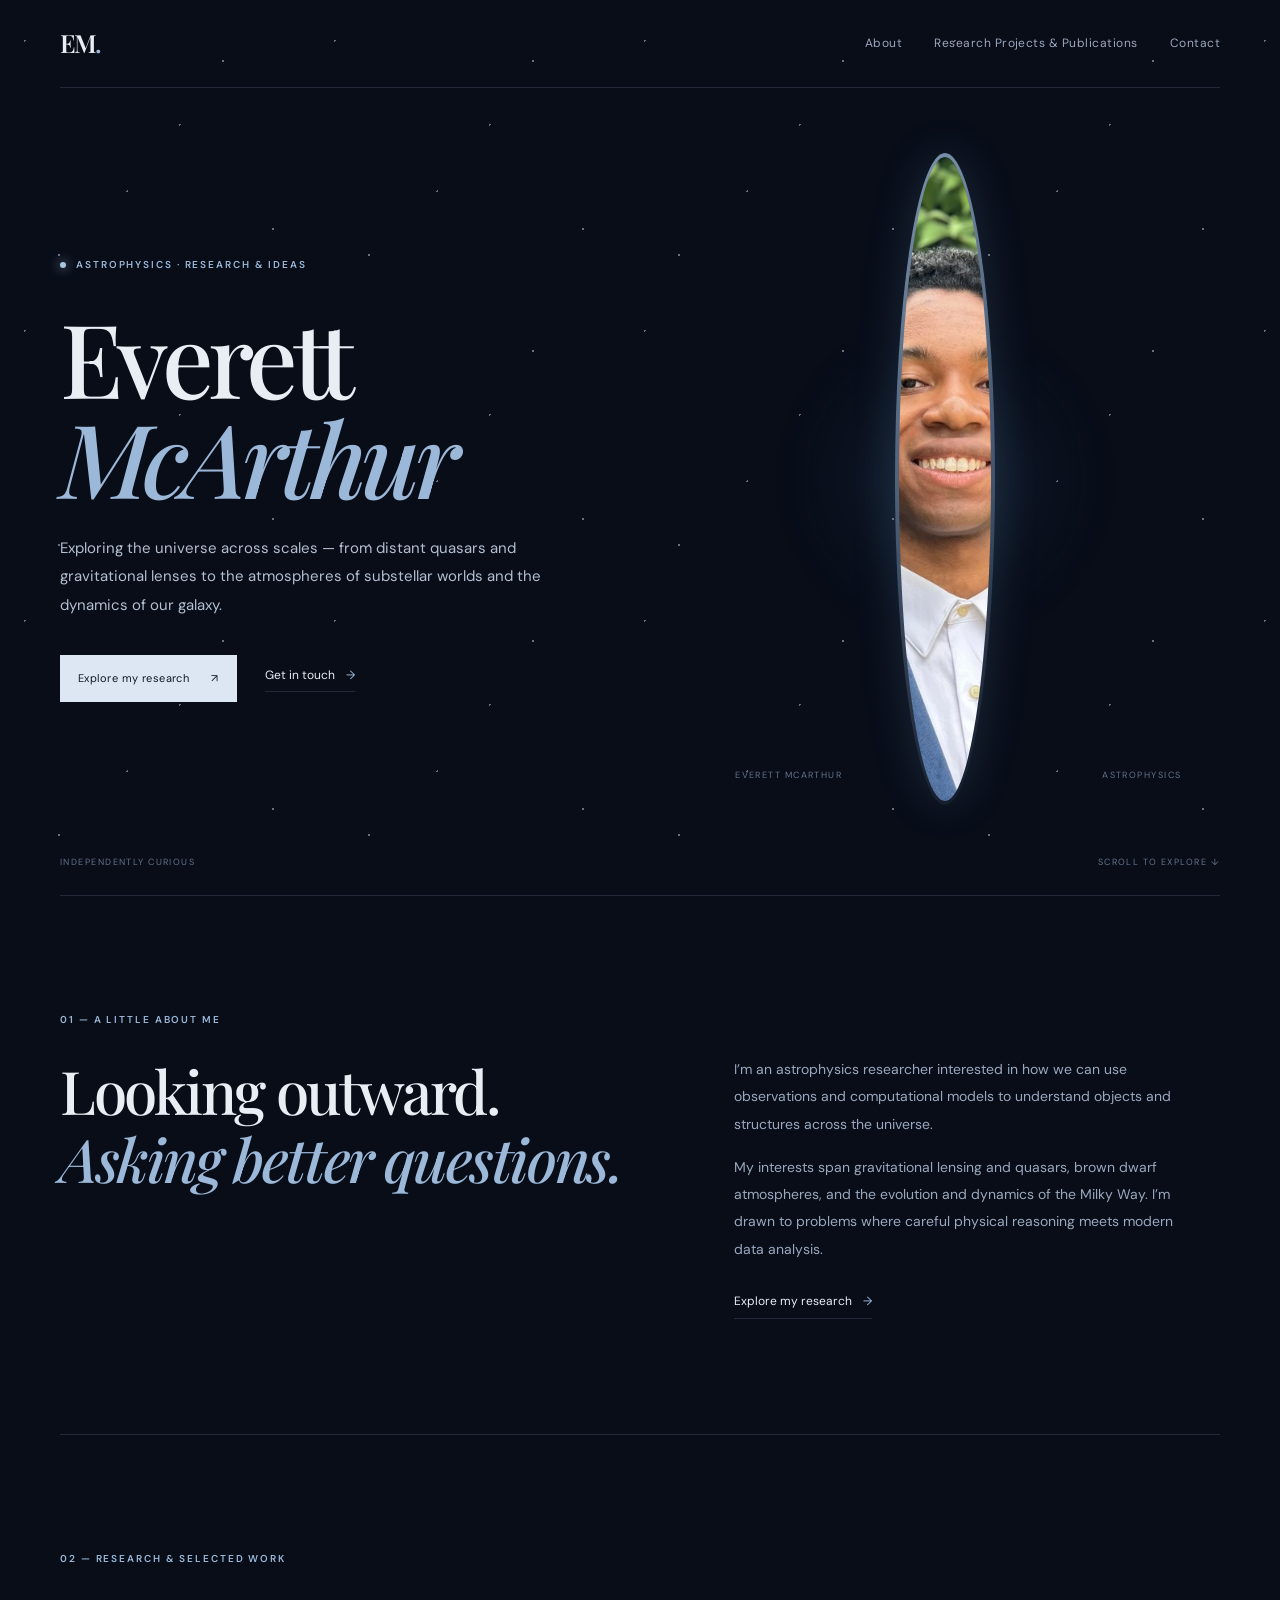
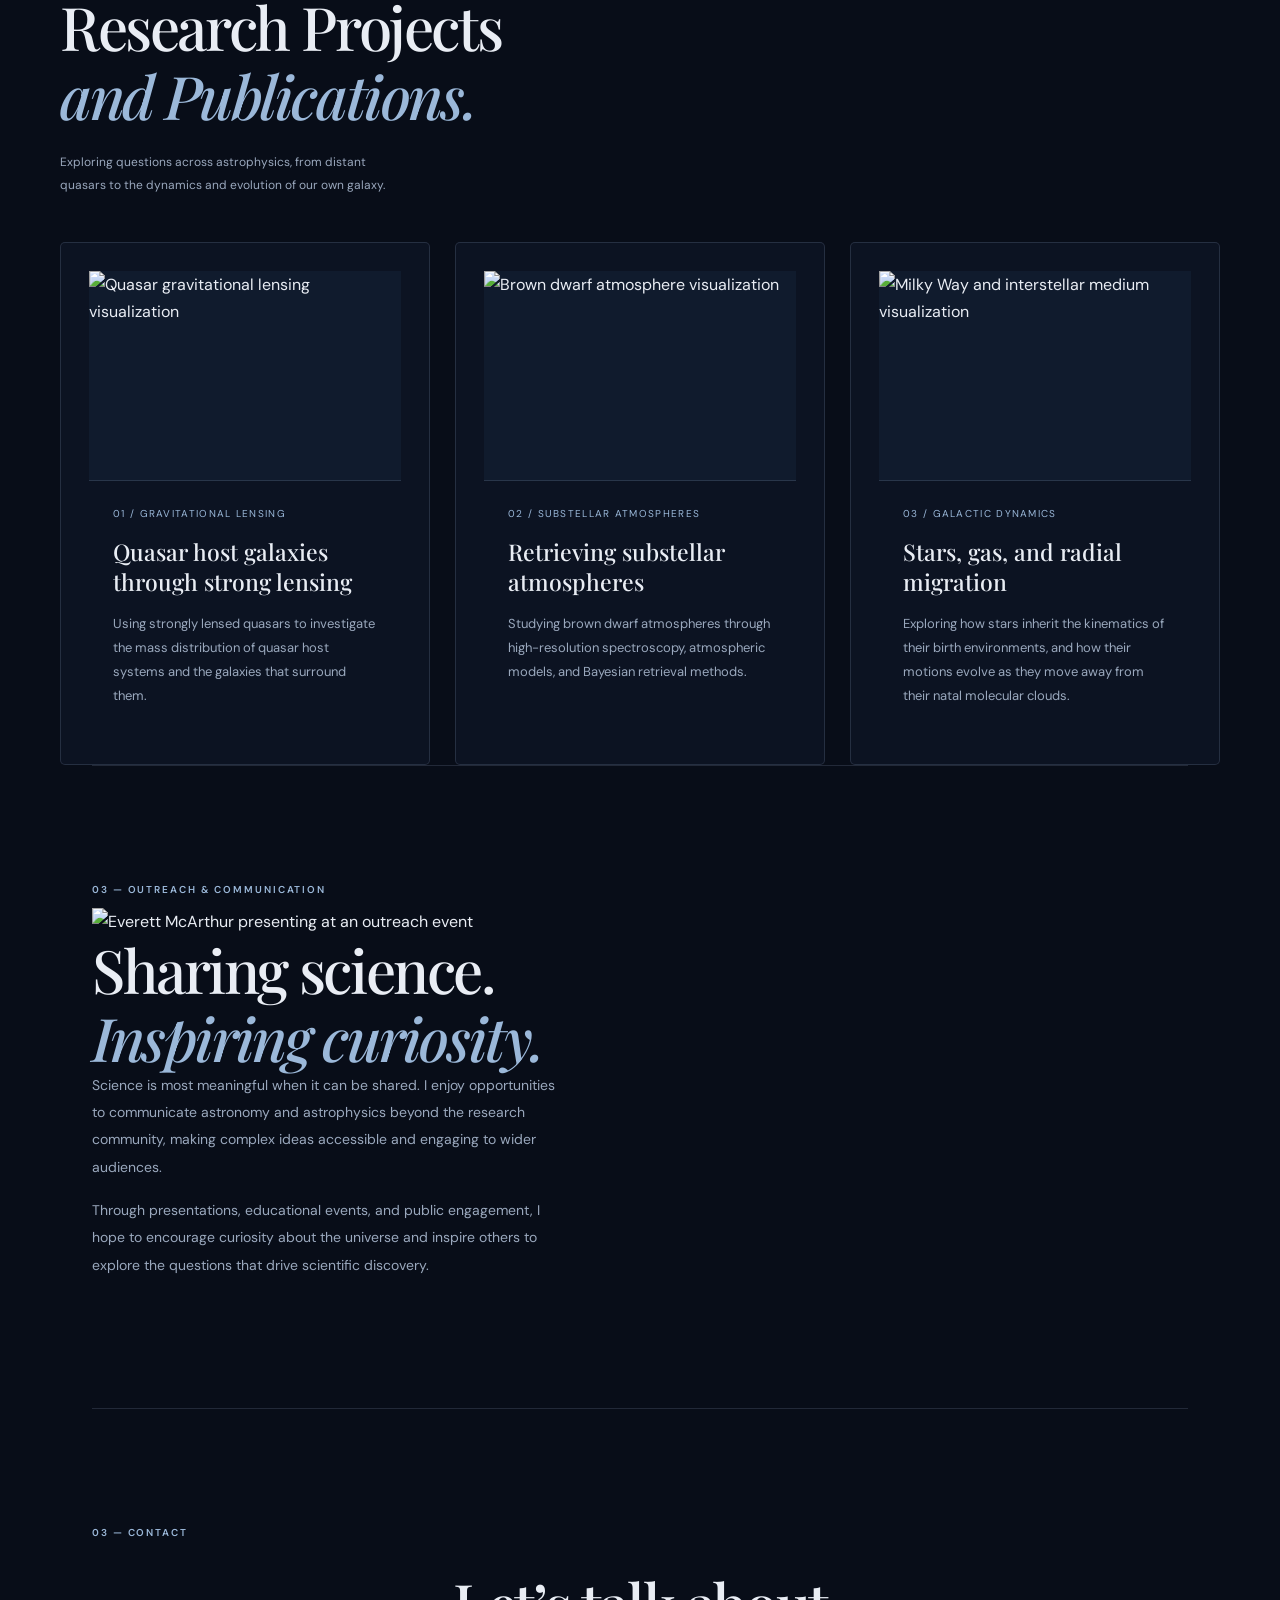
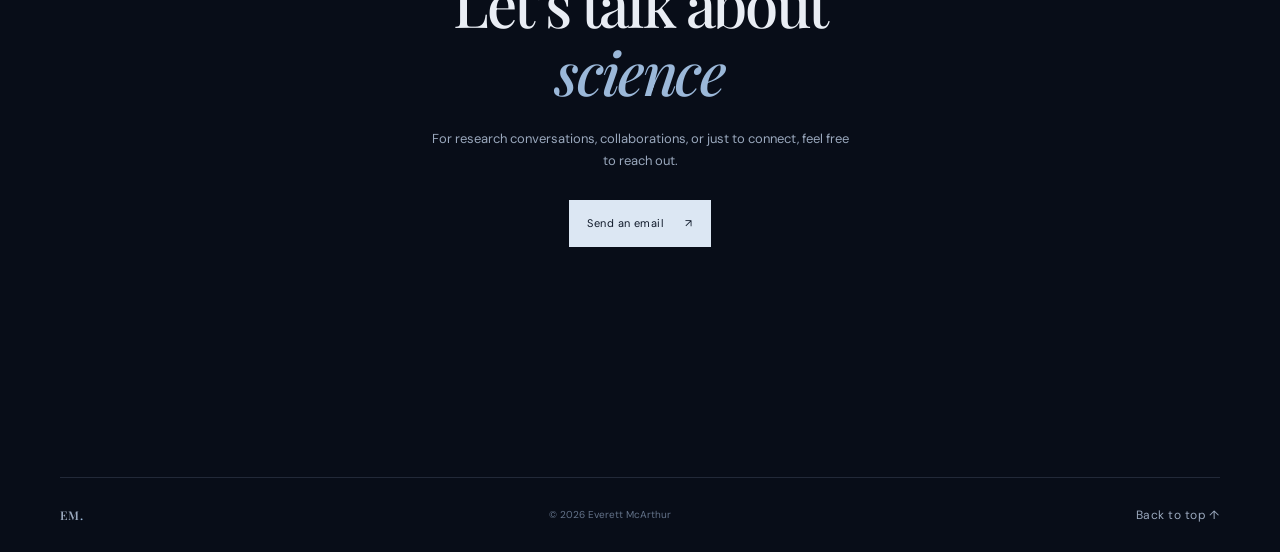
==== index.html @ 573c531d "Add outreach section to index.html Added outreach section with content on sharing science and engagi" ====
<!doctype html>
<html lang="en">
<head>
  <meta charset="utf-8">
  <meta name="viewport" content="width=device-width, initial-scale=1">

  <meta name="description" content="Everett McArthur — astrophysics researcher exploring quasars, gravitational lensing, brown dwarfs, and galactic dynamics.">
  <meta name="author" content="Everett McArthur">
  <meta name="theme-color" content="#080d18">

  <meta property="og:title" content="Everett McArthur | Astrophysics">
  <meta property="og:description" content="Research, projects, and ideas in astrophysics.">
  <meta property="og:type" content="website">

  <title>Everett McArthur | Astrophysics</title>

  <link rel="icon" href="assets/favicon.svg" type="image/svg+xml">

  <link rel="preconnect" href="https://fonts.googleapis.com">
  <link rel="preconnect" href="https://fonts.gstatic.com" crossorigin>

  <link href="https://fonts.googleapis.com/css2?family=DM+Sans:wght@400;500;600&family=Playfair+Display:wght@500;600&display=swap" rel="stylesheet">

  <link rel="stylesheet" href="styles.css">
</head>

<body>

  <div class="starfield" aria-hidden="true"></div>

  <!-- HEADER -->
  <header class="site-header">
    <a class="wordmark" href="#home" aria-label="Everett McArthur home">
      EM<span>.</span>
    </a>

    <button class="menu-toggle" aria-label="Toggle navigation" aria-expanded="false">
      Menu
    </button>

    <nav class="nav" aria-label="Main navigation">
      <a href="#about">About</a>
      <a href="#research-projects">Research Projects & Publications</a>
      <a href="#contact">Contact</a>
    </nav>
  </header>

  <main>

    <!-- HERO -->
    <section class="hero section-shell" id="home">

      <div class="hero-copy">
        <p class="eyebrow">
          <span class="status-dot"></span>
          ASTROPHYSICS · RESEARCH & IDEAS
        </p>

        <h1>
          Everett<br>
          <em>McArthur</em>
        </h1>

        <p class="hero-intro">
          Exploring the universe across scales — from distant quasars
          and gravitational lenses to the atmospheres of substellar
          worlds and the dynamics of our galaxy.
        </p>

        <div class="hero-actions">
          <a class="button button-primary" href="#research-projects">
            Explore my research <span aria-hidden="true">↗</span>
          </a>

          <a class="text-link" href="#contact">
            Get in touch <span aria-hidden="true">→</span>
          </a>
        </div>
      </div>

      <div class="hero-visual">
        <div class="profile-frame">
          <img
            src="assets/profile.jpeg"
            alt="Portrait of Everett McArthur"
            class="profile-photo"
          >
        </div>

        <div class="visual-caption">
          <span>EVERETT MCARTHUR</span>
          <span>ASTROPHYSICS</span>
        </div>
      </div>

      <div class="hero-foot">
        <span>INDEPENDENTLY CURIOUS</span>
        <span>SCROLL TO EXPLORE ↓</span>
      </div>

    </section>


    <!-- ABOUT -->
    <section class="intro section-shell" id="about">

      <p class="section-kicker">01 — A LITTLE ABOUT ME</p>

      <div class="intro-grid">

        <h2>
          Looking outward.<br>
          <em>Asking better questions.</em>
        </h2>

        <div class="body-copy">
          <p>
            I’m an astrophysics researcher interested in how we can use
            observations and computational models to understand objects
            and structures across the universe.
          </p>

          <p>
            My interests span gravitational lensing and quasars,
            brown dwarf atmospheres, and the evolution and dynamics
            of the Milky Way. I’m drawn to problems where careful
            physical reasoning meets modern data analysis.
          </p>

          <a class="text-link" href="#research-projects">
            Explore my research <span aria-hidden="true">→</span>
          </a>
        </div>

      </div>
    </section>


    <!-- RESEARCH PROJECTS AND PUBLICATIONS -->
    <section class="research-projects section-shell" id="research-projects">

      <div class="section-heading">

        <p class="section-kicker">02 — RESEARCH & SELECTED WORK</p>

        <h2>
          Research Projects<br>
          <em>and Publications.</em>
        </h2>

        <p class="muted-note">
          Exploring questions across astrophysics, from distant quasars
          to the dynamics and evolution of our own galaxy.
        </p>

      </div>


      <!-- RESEARCH CARD GRID -->
      <div class="research-publication-grid">

        <!-- PROJECT 1 -->
        <article class="research-card">

          <div class="research-card-image">
            <img
              src="assets/quasar-lensing.jpg"
              alt="Quasar gravitational lensing visualization"
              loading="lazy"
            >
          </div>

          <div class="research-card-content">
            <span class="project-index">01 / GRAVITATIONAL LENSING</span>

            <h3>Quasar host galaxies through strong lensing</h3>

            <p>
              Using strongly lensed quasars to investigate the mass
              distribution of quasar host systems and the galaxies
              that surround them.
            </p>
          </div>

        </article>


        <!-- PROJECT 2 -->
        <article class="research-card">

          <div class="research-card-image">
            <img
              src="assets/brown-dwarf.jpg"
              alt="Brown dwarf atmosphere visualization"
              loading="lazy"
            >
          </div>

          <div class="research-card-content">
            <span class="project-index">02 / SUBSTELLAR ATMOSPHERES</span>

            <h3>Retrieving substellar atmospheres</h3>

            <p>
              Studying brown dwarf atmospheres through high-resolution
              spectroscopy, atmospheric models, and Bayesian retrieval
              methods.
            </p>
          </div>

        </article>


        <!-- PROJECT 3 -->
        <article class="research-card">

          <div class="research-card-image">
            <img
              src="assets/galactic-dynamics.jpg"
              alt="Milky Way and interstellar medium visualization"
              loading="lazy"
            >
          </div>

          <div class="research-card-content">
            <span class="project-index">03 / GALACTIC DYNAMICS</span>

            <h3>Stars, gas, and radial migration</h3>

            <p>
              Exploring how stars inherit the kinematics of their birth
              environments, and how their motions evolve as they move
              away from their natal molecular clouds.
            </p>
          </div>

        </article>

      </div>



    <!-- OUTREACH -->
    <section class="intro section-shell outreach" id="outreach">
    
      <p class="section-kicker">03 — OUTREACH & COMMUNICATION</p>
    
      <div class="outreach-grid">
    
        <div class="outreach-image">
          <img
            src="assets/outreach.jpeg"
            alt="Everett McArthur presenting at an outreach event"
            loading="lazy"
          >
        </div>
    
        <div class="outreach-copy">
    
          <h2>
            Sharing science.<br>
            <em>Inspiring curiosity.</em>
          </h2>
    
          <div class="body-copy">
            <p>
              Science is most meaningful when it can be shared.
              I enjoy opportunities to communicate astronomy and
              astrophysics beyond the research community, making
              complex ideas accessible and engaging to wider audiences.
            </p>
    
            <p>
              Through presentations, educational events, and public
              engagement, I hope to encourage curiosity about the
              universe and inspire others to explore the questions
              that drive scientific discovery.
            </p>
          </div>
    
        </div>
    
      </div>
    
    </section>
    

    <!-- CONTACT -->
    <section class="contact section-shell" id="contact">

      <p class="section-kicker">03 — CONTACT</p>

      <div class="contact-inner">

        <h2>
          Let’s talk about<br>
          <em>science</em>
        </h2>

        <p>
          For research conversations, collaborations, or just to connect,
          feel free to reach out.
        </p>

        <a class="button button-primary" href="mailto:mcarthur.56@osu.edu">
          Send an email <span aria-hidden="true">↗</span>
        </a>

      </div>

    </section>

  </main>


  <!-- FOOTER -->
  <footer class="site-footer">

    <a class="wordmark" href="#home">
      EM<span>.</span>
    </a>

    <p>© <span id="year"></span> Everett McArthur</p>

    <a href="#home">Back to top ↑</a>

  </footer>

  <script src="script.js"></script>

</body>
</html>
---- styles.css ----
:root {
  --bg: #080d18; --bg-soft: #0d1524; --panel: #101b2d; --text: #e9edf4;
  --muted: #9aa8bd; --dim: #64738a; --line: rgba(173,194,224,.16);
  --accent: #9bb8d9; --serif: "Playfair Display", Georgia, serif;
  --sans: "DM Sans", Arial, sans-serif; --max: 1160px;
}
* { box-sizing: border-box; }
html { scroll-behavior: smooth; }
body { margin: 0; background: var(--bg); color: var(--text); font-family: var(--sans); line-height: 1.7; overflow-x: hidden; }
a { color: inherit; text-decoration: none; }
.starfield { position: fixed; inset: 0; pointer-events: none; z-index: -1; opacity: .45; background-image: radial-gradient(1px 1px at 8% 14%, #dce8ff 99%, transparent), radial-gradient(1px 1px at 72% 21%, #dce8ff 99%, transparent), radial-gradient(1px 1px at 41% 66%, #dce8ff 99%, transparent), radial-gradient(1px 1px at 88% 79%, #dce8ff 99%, transparent), radial-gradient(1px 1px at 19% 88%, #dce8ff 99%, transparent), radial-gradient(1px 1px at 58% 43%, #dce8ff 99%, transparent); background-size: 310px 290px; }
.site-header { width: min(var(--max), calc(100% - 64px)); height: 88px; margin: auto; display: flex; align-items: center; justify-content: space-between; border-bottom: 1px solid var(--line); }
.wordmark { font-family: var(--serif); font-size: 25px; letter-spacing: -.08em; font-weight: 600; }.wordmark span { color: var(--accent); }
.nav { display: flex; gap: 32px; }.nav a, .site-footer a { color: var(--muted); font-size: 12px; letter-spacing: .04em; transition: color .2s; }.nav a:hover, .site-footer a:hover { color: var(--text); }
.menu-toggle { display: none; background: none; border: 1px solid var(--line); color: var(--text); padding: 8px 12px; border-radius: 3px; }
.section-shell { width: min(var(--max), calc(100% - 64px)); margin: auto; }
.hero { min-height: 690px; position: relative; display: grid; grid-template-columns: 1.05fr .95fr; align-items: center; padding-top: 65px; padding-bottom: 90px; }
.hero-copy { position: relative; z-index: 2; }.eyebrow, .section-kicker { color: var(--accent); font-size: 10px; letter-spacing: .19em; font-weight: 600; }.eyebrow { display: flex; align-items: center; gap: 10px; }.status-dot { width: 6px; height: 6px; border-radius: 50%; background: #a9c6df; box-shadow: 0 0 12px #a9c6df; }
h1, h2, h3, p { margin-top: 0; }h1 { font: 500 clamp(64px, 8vw, 108px)/.98 var(--serif); letter-spacing: -.055em; margin: 34px 0 26px; }h1 em, h2 em { color: var(--accent); font-weight: 500; }
.hero-intro { color: #b3bfd0; max-width: 510px; font-size: 15px; line-height: 1.9; }.hero-actions { display: flex; align-items: center; gap: 28px; margin-top: 36px; }
.button { display: inline-flex; gap: 22px; align-items: center; padding: 13px 17px; font-size: 11px; letter-spacing: .04em; border: 1px solid var(--line); transition: .2s; }.button-primary { background: #dce7f3; color: #101a2a; border-color: #dce7f3; }.button-primary:hover { background: white; transform: translateY(-2px); }.text-link { color: var(--text); font-size: 12px; border-bottom: 1px solid var(--line); padding-bottom: 5px; }.text-link span { color: var(--accent); margin-left: 8px; }
.hero-visual { min-height: 430px; position: relative; display: grid; place-items: center; }.hero-visual:before { content: ""; position: absolute; width: 330px; height: 330px; border-radius: 50%; background: radial-gradient(circle, rgba(78,119,170,.19), rgba(25,47,77,.08) 48%, transparent 70%); filter: blur(10px); }.planet { width: 190px; height: 190px; border-radius: 50%; position: relative; background: radial-gradient(circle at 32% 27%, #b9c9d9 0, #657d9a 13%, #263b58 44%, #101a2c 72%); box-shadow: inset -25px -18px 35px #050912, 0 0 70px rgba(111,153,199,.2); }.planet:after { content: ""; position: absolute; inset: 0; border-radius: 50%; background: repeating-linear-gradient(165deg, transparent 0 17px, rgba(211,226,243,.08) 18px 19px, transparent 20px 34px); opacity: .55; }.orbit { position: absolute; width: 390px; height: 145px; border: 1px solid rgba(160,190,222,.27); border-radius: 50%; transform: rotate(-28deg); }.orbit-two { width: 440px; height: 190px; transform: rotate(48deg); border-color: rgba(160,190,222,.14); }.visual-caption { position: absolute; bottom: 22px; left: 12%; right: 7%; display: flex; justify-content: space-between; color: var(--dim); font-size: 9px; letter-spacing: .16em; }.hero-foot { position: absolute; bottom: 25px; left: 0; right: 0; display: flex; justify-content: space-between; color: var(--dim); font-size: 9px; letter-spacing: .16em; }
.intro, .research, .projects, .publications, .contact { padding-top: 115px; padding-bottom: 115px; border-top: 1px solid var(--line); }.intro-grid { display: grid; grid-template-columns: 1.1fr .9fr; gap: 80px; align-items: start; margin-top: 28px; }h2 { font: 500 clamp(38px, 5vw, 60px)/1.14 var(--serif); letter-spacing: -.04em; margin-bottom: 0; }.body-copy { max-width: 470px; color: var(--muted); font-size: 14px; line-height: 1.95; }.body-copy p + p { margin-top: 16px; }.body-copy .text-link { display: inline-block; margin-top: 13px; }
.section-heading { margin-bottom: 48px; }.section-heading h2 { margin-top: 25px; }.research-grid { display: grid; grid-template-columns: repeat(3, 1fr); gap: 14px; }.research-card { position: relative; min-height: 340px; padding: 28px; border: 1px solid var(--line); background: linear-gradient(145deg, rgba(17,29,47,.8), rgba(9,15,27,.45)); }.card-number, .project-index { color: var(--dim); font-size: 10px; letter-spacing: .12em; }.card-symbol { height: 90px; display: flex; align-items: center; justify-content: center; margin: 4px 0 15px; }.lens-symbol span { width: 48px; height: 48px; border: 1px solid #9bb8d9; border-radius: 50%; box-shadow: 0 0 0 10px rgba(155,184,217,.06), 0 0 0 20px rgba(155,184,217,.035), inset 0 0 18px rgba(155,184,217,.3); }.spectrum-symbol span { width: 70px; height: 45px; background: linear-gradient(90deg, transparent, #7797bc, #d4dce8, #7797bc, transparent); clip-path: polygon(0 48%, 12% 46%, 20% 30%, 27% 70%, 34% 12%, 42% 90%, 50% 42%, 60% 55%, 70% 18%, 78% 70%, 87% 45%, 100% 50%, 100% 54%, 87% 51%, 78% 75%, 70% 23%, 60% 59%, 50% 46%, 42% 94%, 34% 17%, 27% 75%, 20% 35%, 12% 51%, 0 52%); }.galaxy-symbol span { width: 80px; height: 42px; border: 1px solid #9bb8d9; border-radius: 50%; transform: rotate(-25deg); box-shadow: 0 0 14px rgba(155,184,217,.2); }.galaxy-symbol span:after { content: ""; display: block; width: 8px; height: 8px; border-radius: 50%; background: #dce7f3; margin: 16px auto; box-shadow: 0 0 15px #dce7f3; }
.research-card h3, .project-row h3 { font: 500 20px/1.3 var(--serif); margin: 0 0 12px; }.research-card p, .project-row p { color: var(--muted); font-size: 12px; line-height: 1.8; }.card-tag { position: absolute; bottom: 24px; color: var(--dim); font-size: 8px; letter-spacing: .14em; }
.split-heading { display: flex; justify-content: space-between; align-items: end; gap: 40px; }.muted-note { max-width: 340px; color: var(--muted); font-size: 12px; line-height: 1.9; }.project-list { border-top: 1px solid var(--line); }.project-row { display: grid; grid-template-columns: 60px 1fr 30px; gap: 20px; align-items: center; padding: 27px 0; border-bottom: 1px solid var(--line); }.project-row h3 { margin-bottom: 7px; }.project-row p { margin: 0; }.project-arrow { color: var(--accent); font-size: 20px; }
.publication-panel { display: flex; justify-content: space-between; align-items: end; gap: 30px; margin-top: 28px; padding: 42px; border: 1px solid var(--line); background: linear-gradient(120deg, rgba(22,37,59,.75), rgba(9,15,27,.4)); }.publication-panel h2 { font-size: 42px; margin-bottom: 15px; }.publication-panel .muted-note { margin-bottom: 0; }.publication-links { display: flex; flex-direction: column; min-width: 180px; }.publication-links a { display: flex; justify-content: space-between; padding: 12px 0; border-bottom: 1px solid var(--line); font-size: 12px; }.publication-links span { color: var(--accent); }
.contact-inner { max-width: 650px; margin: 28px auto 0; text-align: center; }.contact-inner p { max-width: 420px; margin: 22px auto 28px; color: var(--muted); font-size: 13px; }.site-footer { width: min(var(--max), calc(100% - 64px)); margin: auto; padding: 27px 0; border-top: 1px solid var(--line); display: flex; align-items: center; justify-content: space-between; }.site-footer p { color: var(--dim); font-size: 10px; margin: 0; }
@media (max-width: 760px) { .site-header, .section-shell, .site-footer { width: calc(100% - 40px); }.site-header { height: 72px; }.menu-toggle { display: block; }.nav { display: none; position: absolute; z-index: 5; top: 72px; left: 20px; right: 20px; padding: 18px; background: #101b2d; border: 1px solid var(--line); flex-direction: column; gap: 16px; }.nav.open { display: flex; }.hero { min-height: auto; grid-template-columns: 1fr; padding-top: 80px; padding-bottom: 75px; }.hero-visual { min-height: 330px; margin-top: 20px; }.planet { width: 145px; height: 145px; }.orbit { width: 300px; height: 110px; }.orbit-two { width: 330px; height: 140px; }.hero-foot { bottom: 18px; }.intro, .research, .projects, .publications, .contact { padding-top: 75px; padding-bottom: 75px; }.intro-grid { grid-template-columns: 1fr; gap: 25px; }.research-grid { grid-template-columns: 1fr; }.research-card { min-height: 300px; }.split-heading, .publication-panel { display: block; }.split-heading .muted-note { margin-top: 25px; }.publication-panel { padding: 27px; }.publication-links { margin-top: 25px; }.project-row { grid-template-columns: 28px 1fr 20px; gap: 10px; }.site-footer { flex-wrap: wrap; gap: 15px; } }
/* Profile photo */
.profile-frame {
  position: relative;
  width: min(100px, 40vw);
  aspect-ratio: 1;
  border-radius: 50%;
  padding: 4px;
  background: linear-gradient(
    135deg,
    rgba(155, 184, 217, 0.8),
    rgba(40, 60, 90, 0.2)
  );
  box-shadow: 0 0 45px rgba(111, 153, 199, 0.2);
}

.profile-photo {
  display: block;
  width: 100%;
  height: 700%;
  object-fit: cover;
  object-position: center;
  border-radius: 50%;
}

/* Research projects: publication-style card grid */

.research-projects {
  padding-top: 115px;
  padding-bottom: 115px;
  border-top: 1px solid var(--line);
}

.research-projects .section-heading {
  max-width: 700px;
  margin-bottom: 45px;
}

.research-projects .section-heading .muted-note {
  margin-top: 22px;
}

.research-publication-grid {
  display: grid;
  grid-template-columns: repeat(3, minmax(0, 1fr));
  gap: 25px;
  align-items: stretch;
}

.research-card {
  overflow: hidden;
  display: flex;
  flex-direction: column;
  min-width: 0;
  border: 1px solid var(--line);
  border-radius: 5px;
  background: rgba(14, 23, 39, 0.72);
  transition: transform .25s ease, border-color .25s ease;
}

.research-card:hover {
  transform: translateY(-5px);
  border-color: rgba(140, 170, 205, 0.5);
}

.research-card-image {
  width: 100%;
  height: 210px;
  overflow: hidden;
  background: var(--panel);
  border-bottom: 1px solid var(--line);
}

.research-card-image img {
  display: block;
  width: 100%;
  height: 100%;
  object-fit: cover;
  transition: transform .4s ease;
}

.research-card:hover .research-card-image img {
  transform: scale(1.04);
}

.research-card-content {
  padding: 25px 24px 28px;
  flex: 1;
}

.research-card-content .project-index {
  display: block;
  color: var(--accent);
  font-size: 10px;
  letter-spacing: 1.3px;
  line-height: 1.6;
}

.research-card-content h3 {
  font: 500 23px/1.3 var(--serif);
  margin: 15px 0;
}

.research-card-content p {
  color: var(--muted);
  font-size: 13px;
  line-height: 1.85;
  margin-bottom: 0;
}

/* Publications footer */

.publication-footer {
  display: flex;
  justify-content: space-between;
  align-items: center;
  gap: 35px;
  margin-top: 55px;
  padding: 35px;
  border: 1px solid var(--line);
  background: linear-gradient(
    120deg,
    rgba(22, 37, 59, .75),
    rgba(9, 15, 27, .4)
  );
}

.publication-footer h3 {
  font: 500 28px var(--serif);
  margin: 12px 0;
}

.publication-footer .muted-note {
  margin-bottom: 0;
}

.publication-footer .publication-links {
  min-width: 180px;
}

/* Tablet */

@media (max-width: 950px) {
  .research-publication-grid {
    grid-template-columns: repeat(2, minmax(0, 1fr));
  }
}

/* Mobile */

@media (max-width: 600px) {
  .research-projects {
    padding-top: 75px;
    padding-bottom: 75px;
  }

  .research-publication-grid {
    grid-template-columns: 1fr;
    gap: 22px;
  }

  .research-card-image {
    height: 220px;
  }

  .publication-footer {
    display: block;
    padding: 27px;
  }

  .publication-footer .publication-links {
    margin-top: 25px;
  }
}
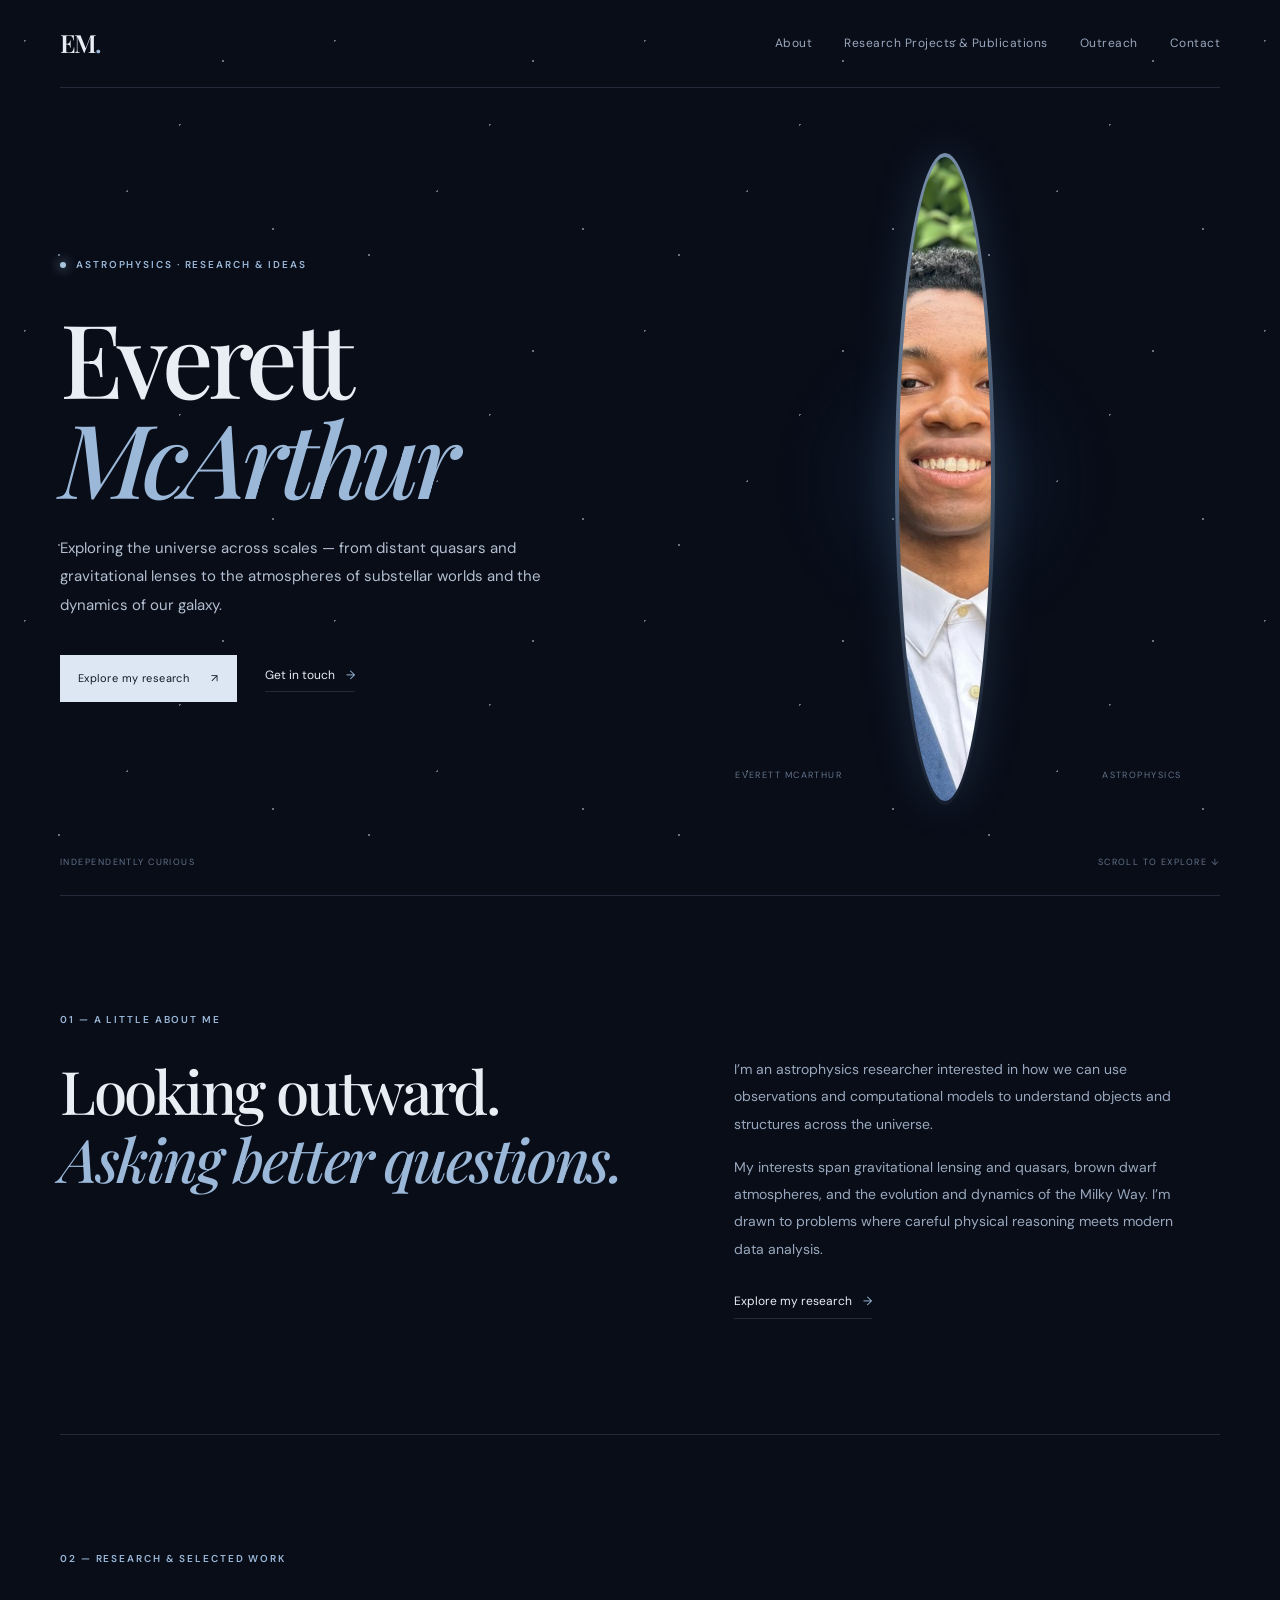
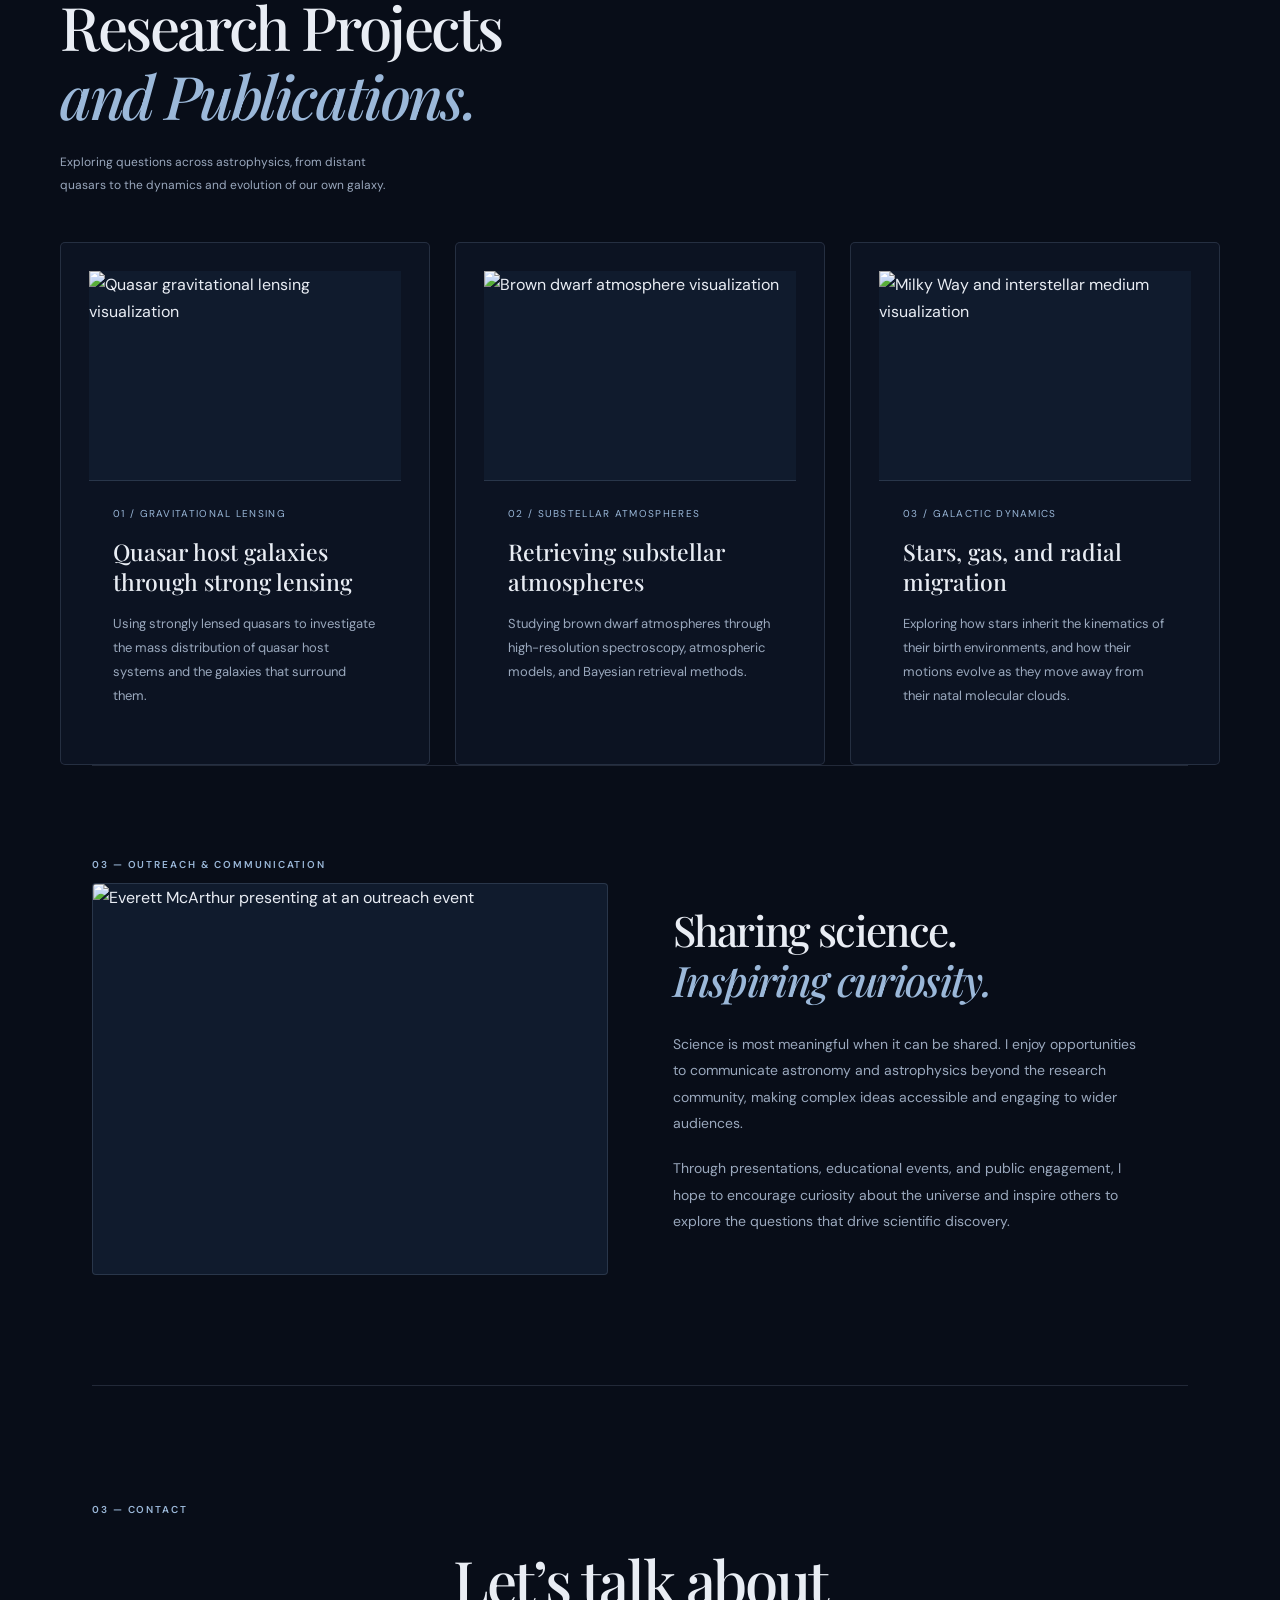
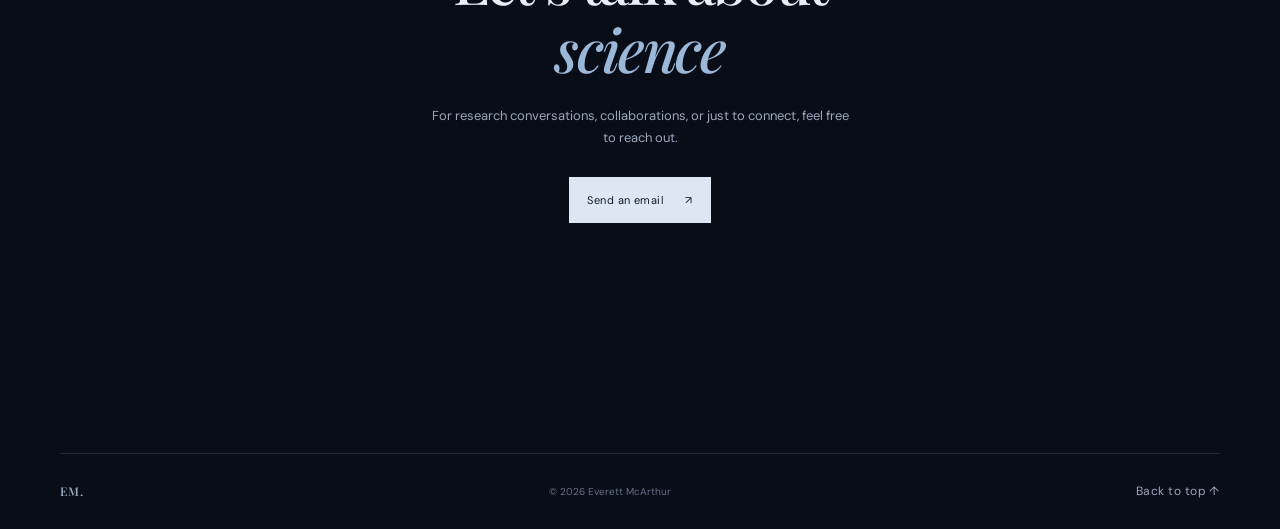
==== commit f93b3e17: "Add Outreach link to navigation menu" ====
--- a/index.html
+++ b/index.html
@@ -38,10 +38,11 @@
     <button class="menu-toggle" aria-label="Toggle navigation" aria-expanded="false">
       Menu
     </button>
-
+    
     <nav class="nav" aria-label="Main navigation">
       <a href="#about">About</a>
       <a href="#research-projects">Research Projects & Publications</a>
+      <a href="#outreach">Outreach</a>
       <a href="#contact">Contact</a>
     </nav>
   </header>
--- a/styles.css
+++ b/styles.css
@@ -201,3 +201,67 @@
   }
 }
 
+
+/* Outreach section */
+
+.outreach {
+  padding-top: 90px;
+  padding-bottom: 110px;
+  border-top: 1px solid var(--line);
+}
+
+.outreach-grid {
+  display: grid;
+  grid-template-columns: minmax(0, 1fr) minmax(0, 1fr);
+  gap: 65px;
+  align-items: center;
+}
+
+.outreach-image {
+  width: 100%;
+  overflow: hidden;
+  border: 1px solid var(--line);
+  border-radius: 4px;
+  background: var(--panel);
+}
+
+.outreach-image img {
+  display: block;
+  width: 100%;
+  height: 390px;
+  object-fit: cover;
+  object-position: center;
+}
+
+.outreach-copy h2 {
+  margin-top: 0;
+  margin-bottom: 25px;
+  font: 500 42px/1.2 var(--serif);
+}
+
+.outreach-copy .body-copy p {
+  color: var(--muted);
+  font-size: 14px;
+  line-height: 1.9;
+  margin-bottom: 18px;
+}
+
+@media (max-width: 760px) {
+  .outreach {
+    padding-top: 70px;
+    padding-bottom: 75px;
+  }
+
+  .outreach-grid {
+    grid-template-columns: 1fr;
+    gap: 30px;
+  }
+
+  .outreach-image img {
+    height: 300px;
+  }
+
+  .outreach-copy h2 {
+    font-size: 34px;
+  }
+}
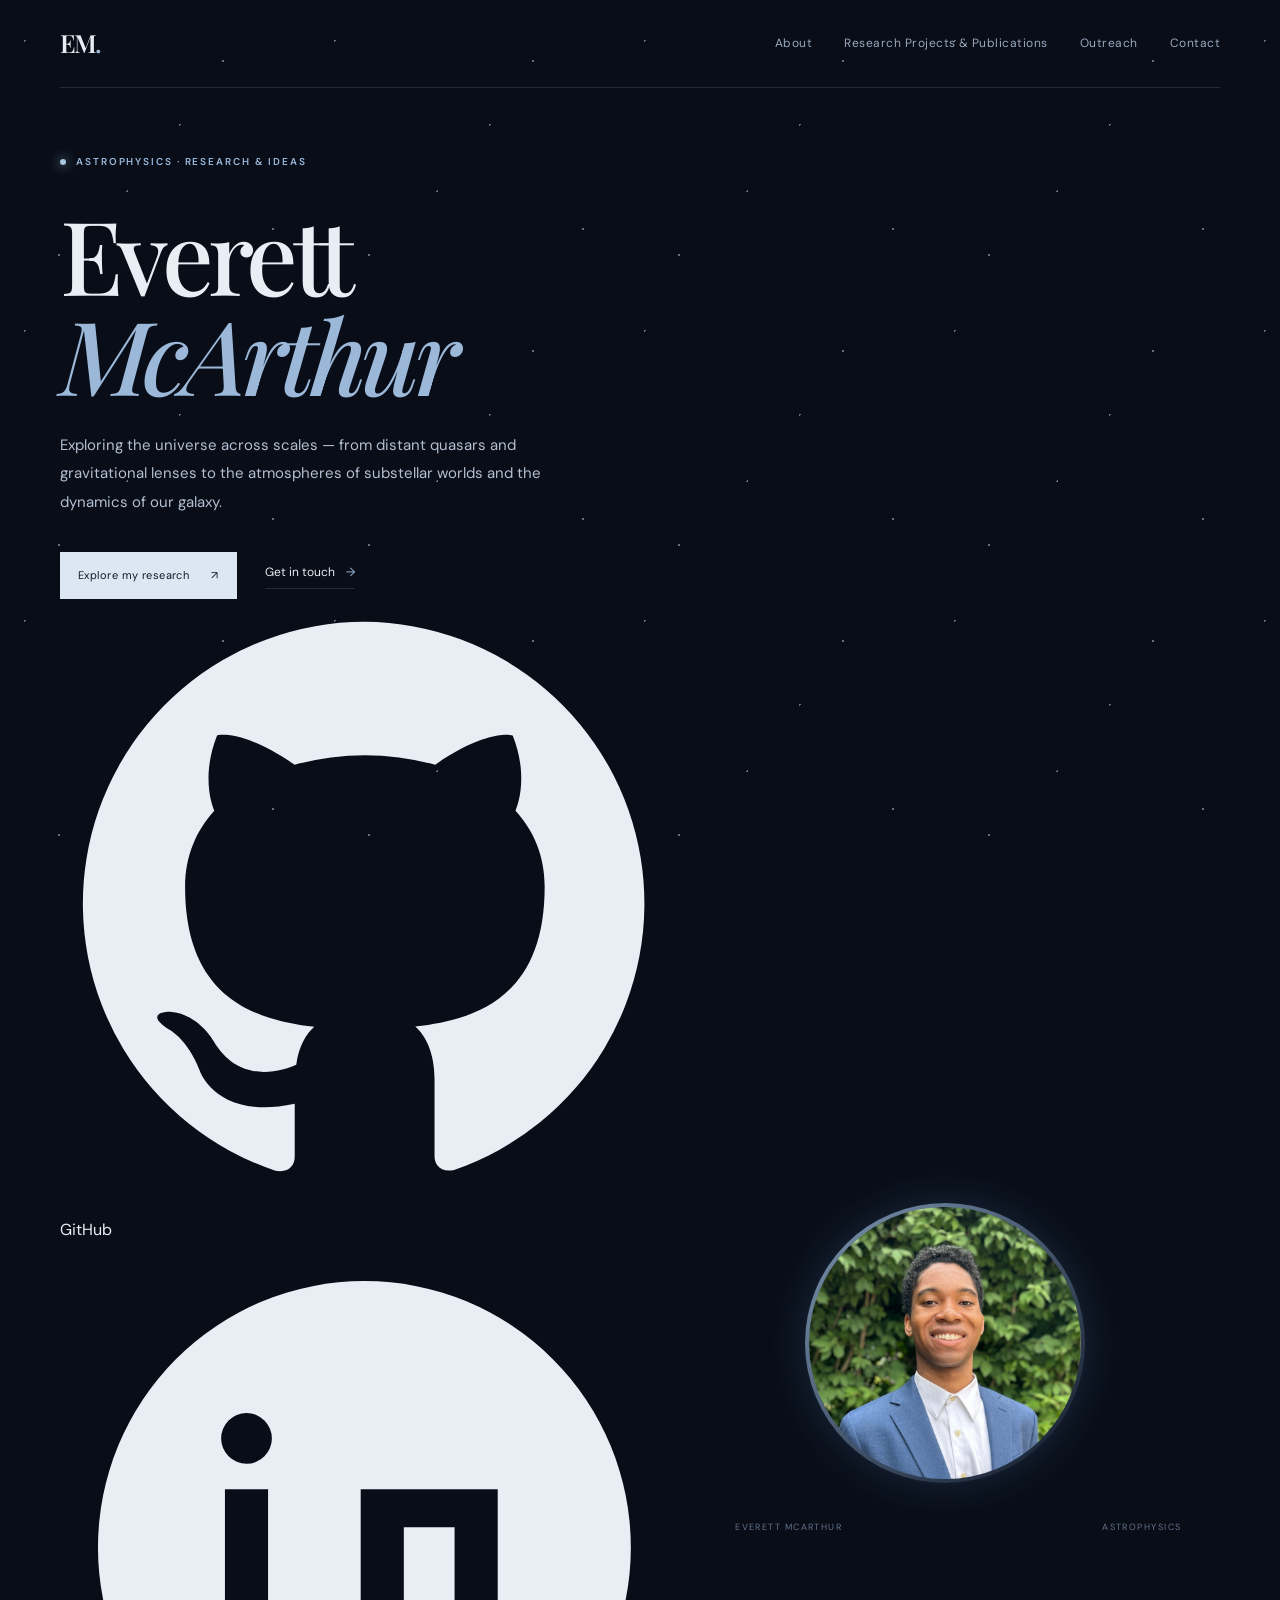
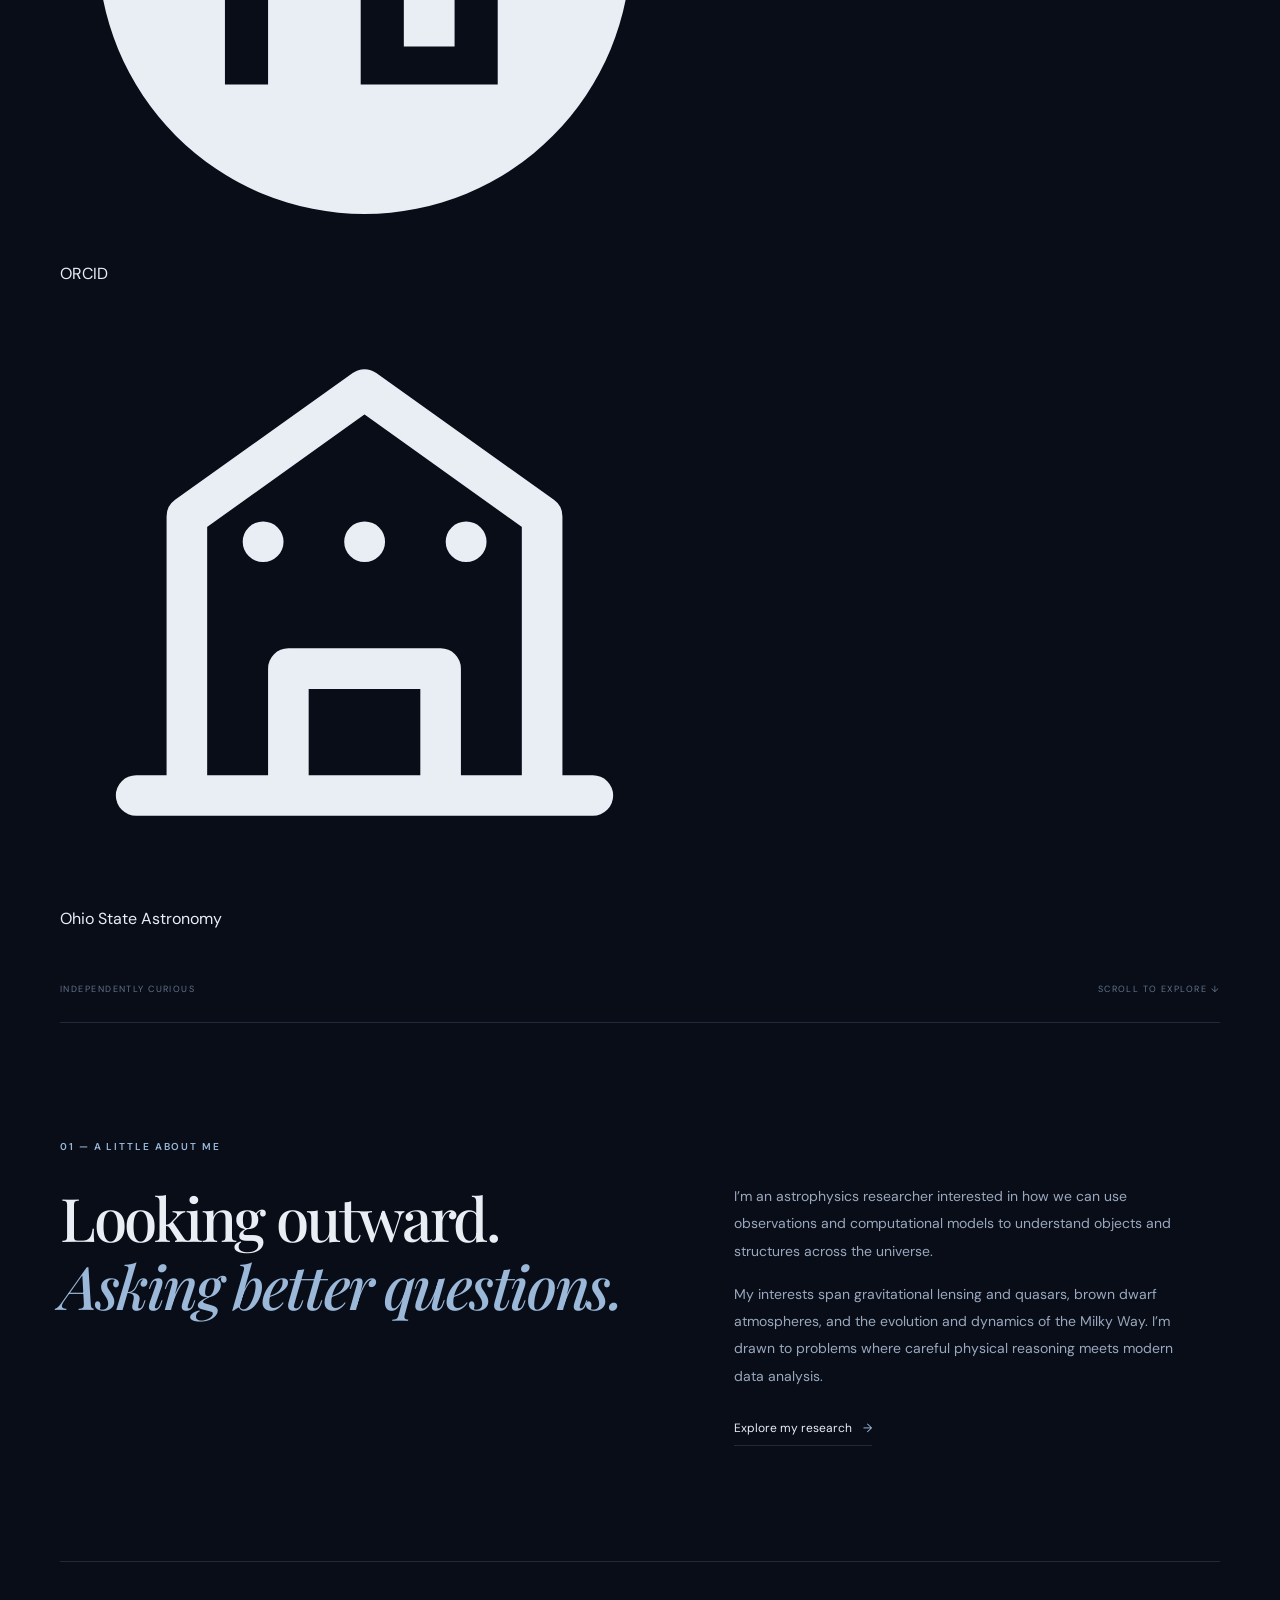
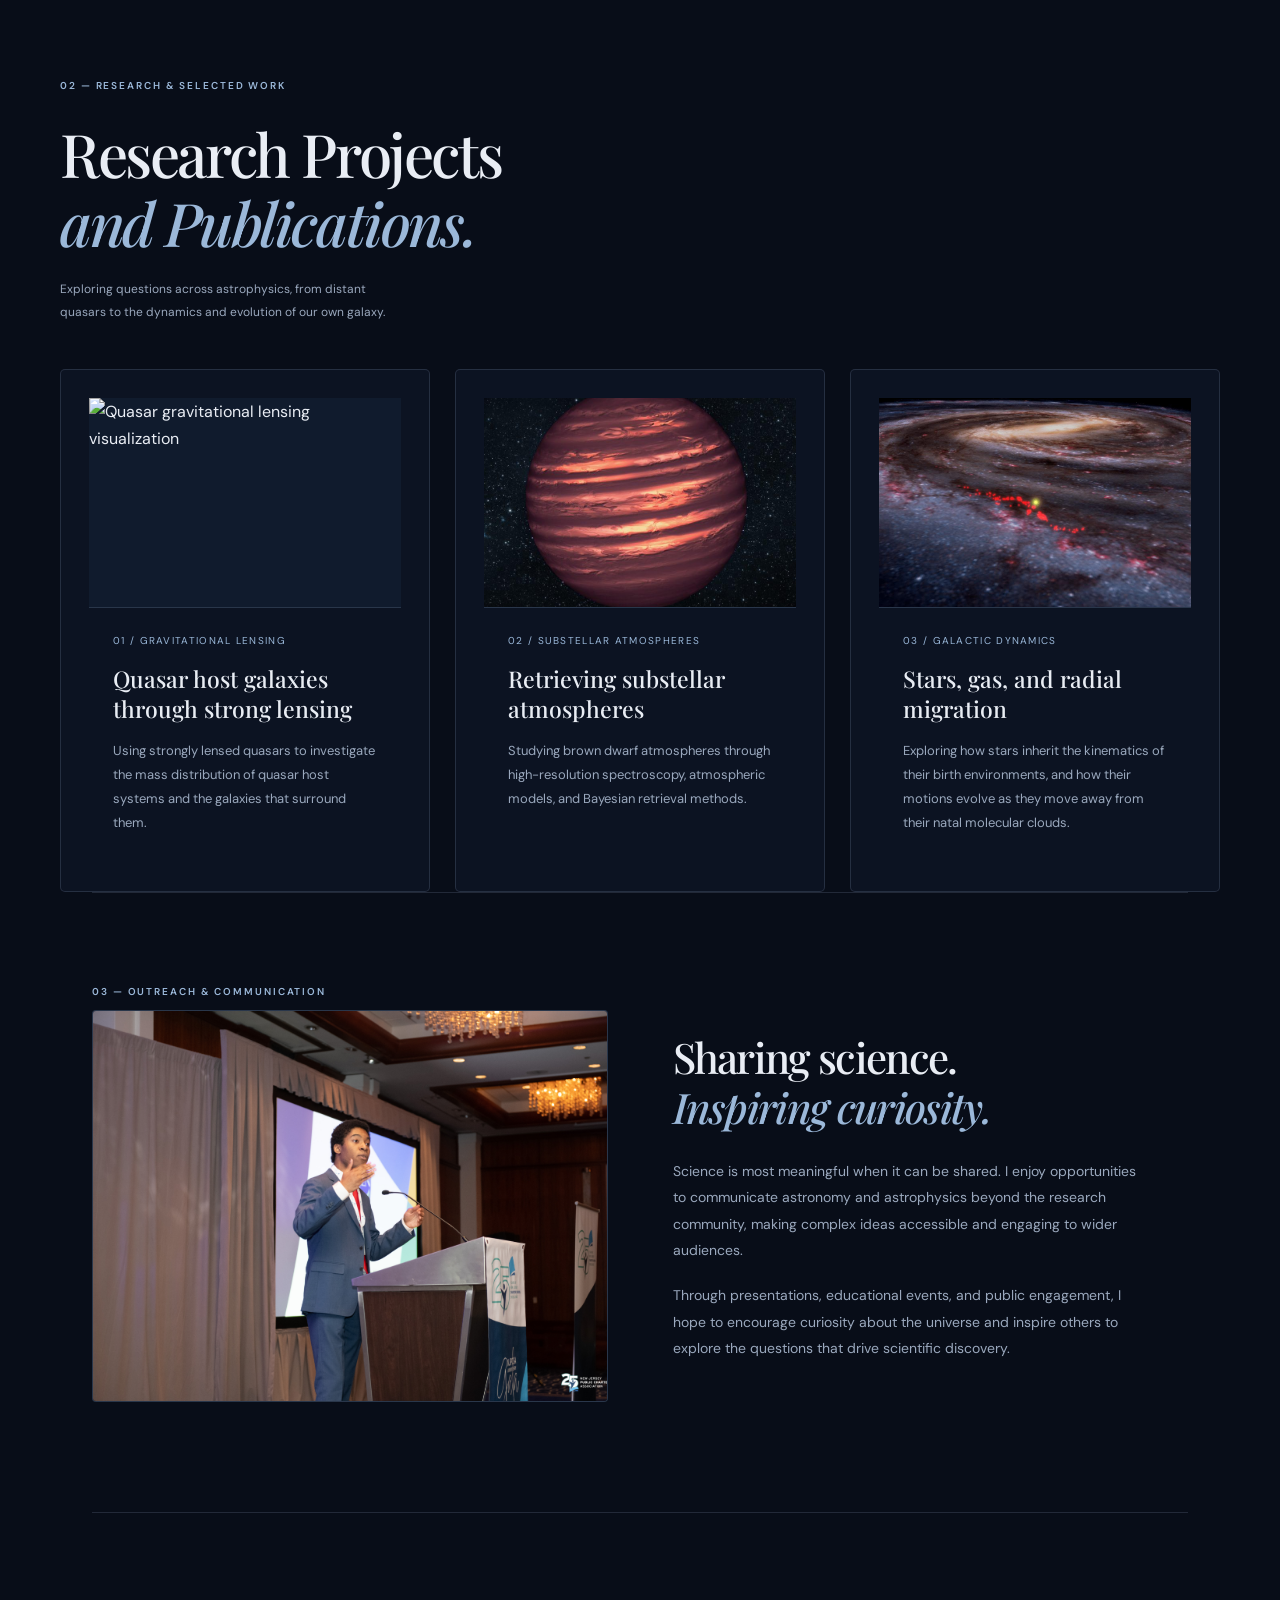
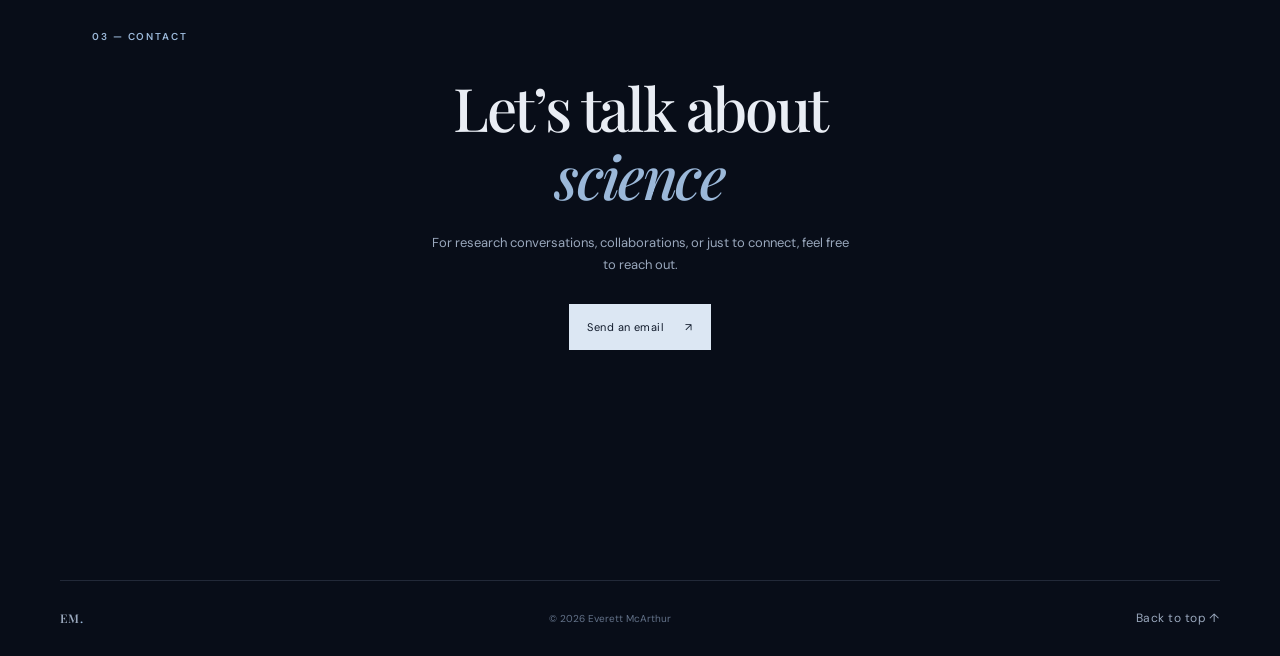
==== commit 75cbb95a: "Add social media links to the hero section" ====
--- a/index.html
+++ b/index.html
@@ -78,6 +78,36 @@
             Get in touch <span aria-hidden="true">→</span>
           </a>
         </div>
+
+        <div class="hero-socials">
+          <a href="https://github.com/everettmcarthur"
+             target="_blank" rel="noopener noreferrer"
+             aria-label="GitHub">
+            <svg viewBox="0 0 24 24" aria-hidden="true">
+              <path fill="currentColor" d="M12 .9a11.1 11.1 0 0 0-3.51 21.63c.55.1.76-.24.76-.54v-2.1c-3.1.67-3.75-1.32-3.75-1.32-.5-1.28-1.24-1.62-1.24-1.62-1.01-.69.08-.68.08-.68 1.12.08 1.71 1.15 1.71 1.15 1 1.7 2.62 1.21 3.26.93.1-.72.39-1.21.71-1.49-2.48-.28-5.09-1.24-5.09-5.52 0-1.22.44-2.22 1.15-3-.12-.28-.5-1.42.11-2.96 0 0 .94-.3 3.05 1.15a10.6 10.6 0 0 1 5.55 0c2.11-1.45 3.05-1.15 3.05-1.15.61 1.54.23 2.68.11 2.96.72.78 1.15 1.78 1.15 3 0 4.29-2.61 5.23-5.1 5.51.4.35.76 1.02.76 2.06v3.05c0 .3.2.65.77.54A11.1 11.1 0 0 0 12 .9Z"/>
+            </svg>
+            <span>GitHub</span>
+          </a>
+
+          <a href="https://orcid.org/0009-0005-6918-034X"
+             target="_blank" rel="noopener noreferrer"
+             aria-label="ORCID">
+            <svg viewBox="0 0 24 24" aria-hidden="true">
+              <path fill="currentColor" d="M12 1.5a10.5 10.5 0 1 0 0 21 10.5 10.5 0 0 0 0-21ZM8.2 17.4H6.5V9.7h1.7v7.7ZM7.35 8.7a1 1 0 1 1 0-2 1 1 0 0 1 0 2Zm9.9 8.7h-5.4V9.7h5.4v7.7Zm-1.7-6.2h-2v4.7h2v-4.7Z"/>
+            </svg>
+            <span>ORCID</span>
+          </a>
+
+          <a href="https://astronomy.osu.edu/people/mcarthur.56"
+             target="_blank" rel="noopener noreferrer"
+             aria-label="Ohio State Astronomy profile">
+            <svg viewBox="0 0 24 24" aria-hidden="true">
+              <path fill="none" stroke="currentColor" stroke-width="1.6" stroke-linecap="round" stroke-linejoin="round" d="M3 20h18M5 20V9l7-5 7 5v11M9 20v-5h6v5M8 10h.01M12 10h.01M16 10h.01"/>
+            </svg>
+            <span>Ohio State Astronomy</span>
+          </a>
+        </div>
+
       </div>
 
       <div class="hero-visual">
--- a/styles.css
+++ b/styles.css
@@ -265,3 +265,50 @@
     font-size: 34px;
   }
 }
+
+
+/* Fix hero profile photo proportions */
+
+.hero-visual {
+  min-height: 430px;
+  display: flex;
+  flex-direction: column;
+  align-items: center;
+  justify-content: center;
+  position: relative;
+}
+
+.profile-frame {
+  position: relative;
+  width: 280px;
+  height: 280px;
+  aspect-ratio: 1 / 1;
+  flex-shrink: 0;
+  overflow: hidden;
+  border-radius: 50%;
+  padding: 4px;
+  background: linear-gradient(
+    135deg,
+    rgba(155, 184, 217, 0.8),
+    rgba(40, 60, 90, 0.2)
+  );
+  box-shadow: 0 0 45px rgba(111, 153, 199, 0.2);
+}
+
+.profile-photo {
+  display: block;
+  width: 100%;
+  height: 100%;
+  max-width: none;
+  object-fit: cover;
+  object-position: center 35%;
+  border-radius: 50%;
+}
+
+@media (max-width: 760px) {
+  .profile-frame {
+    width: 220px;
+    height: 220px;
+  }
+}
+
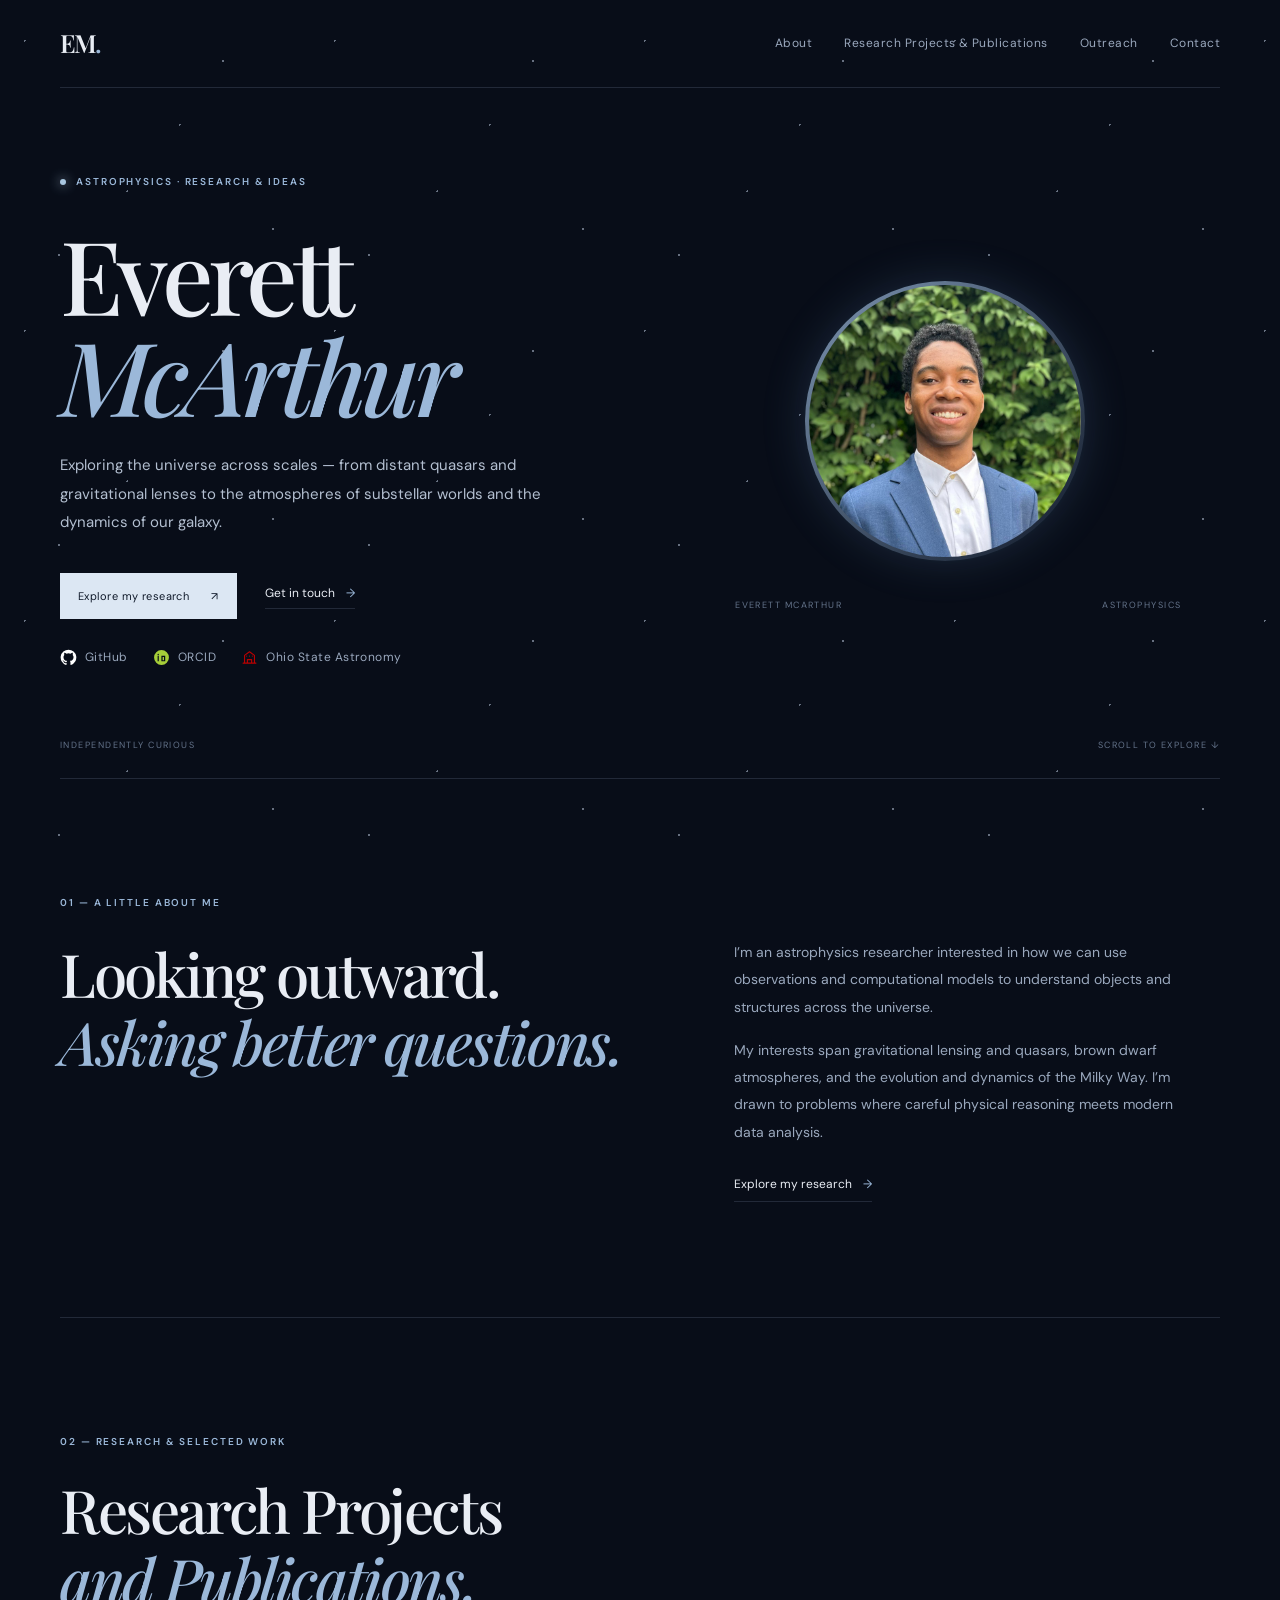
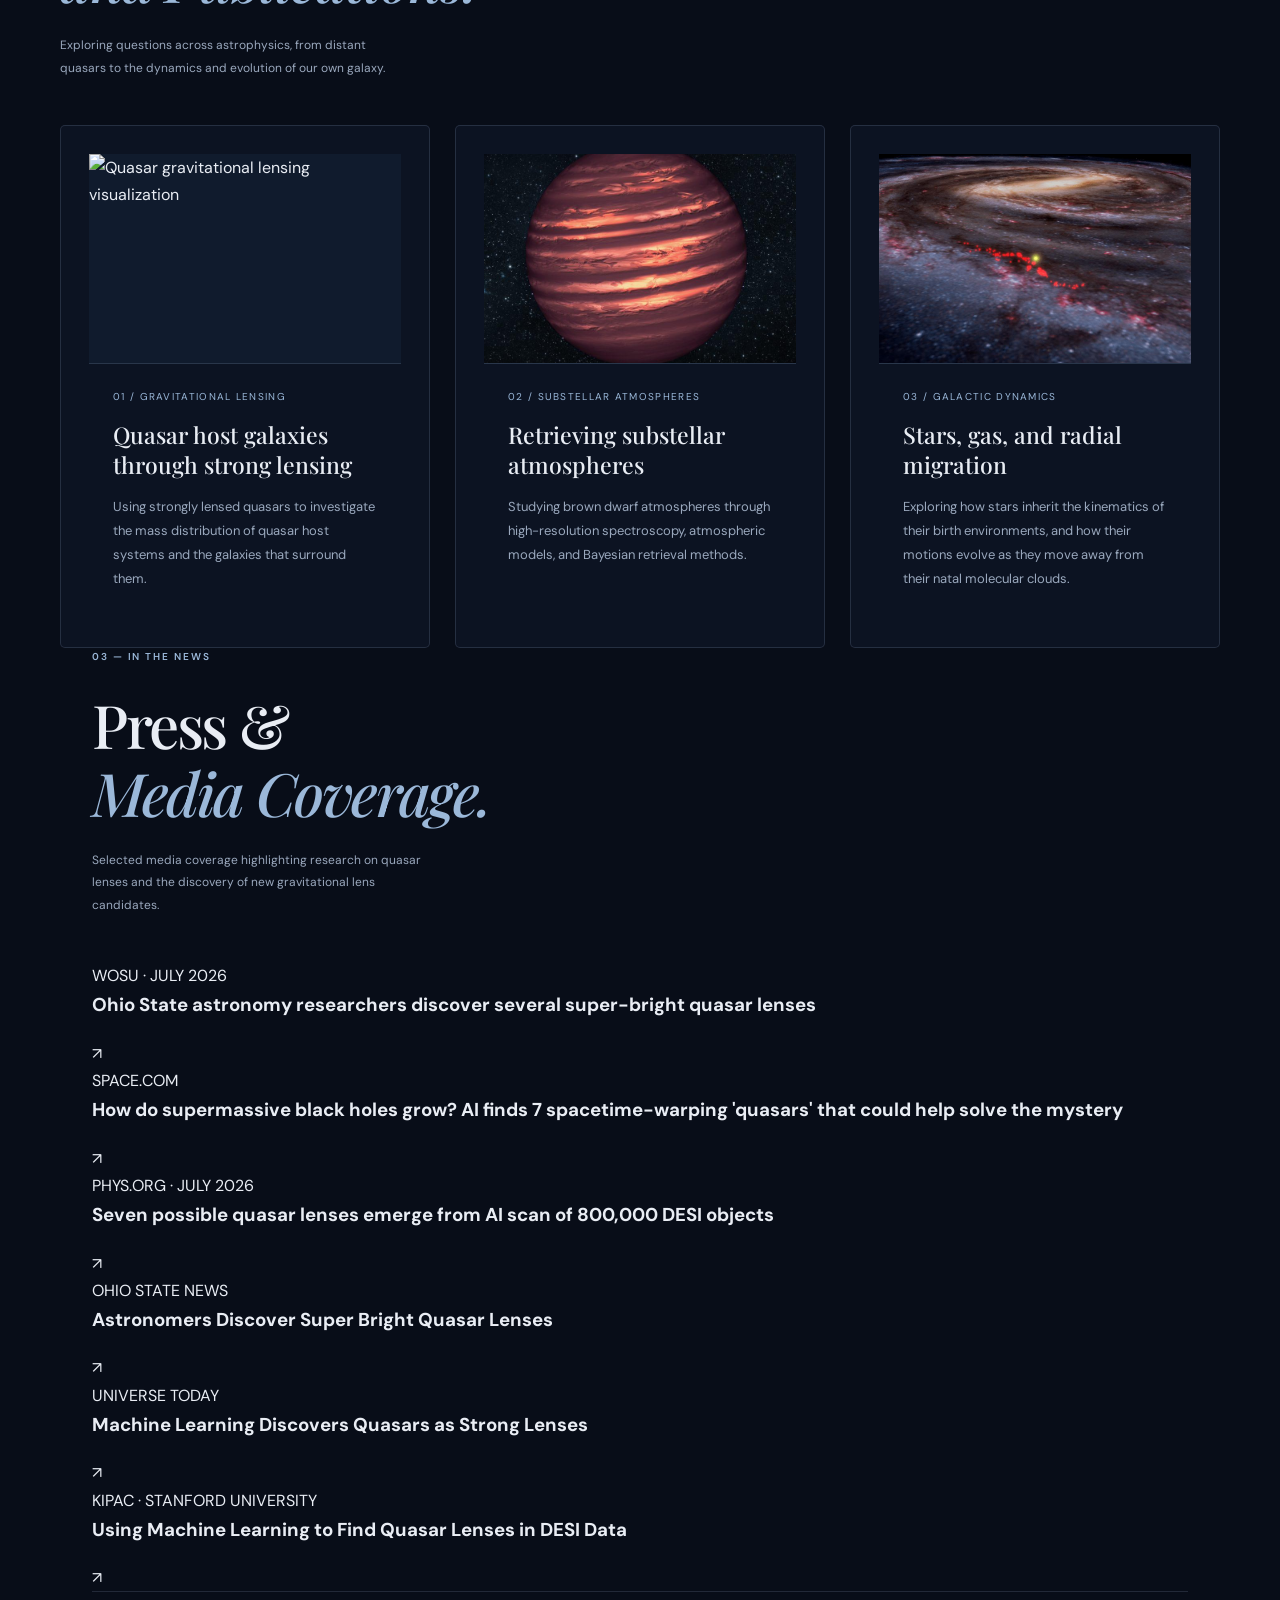
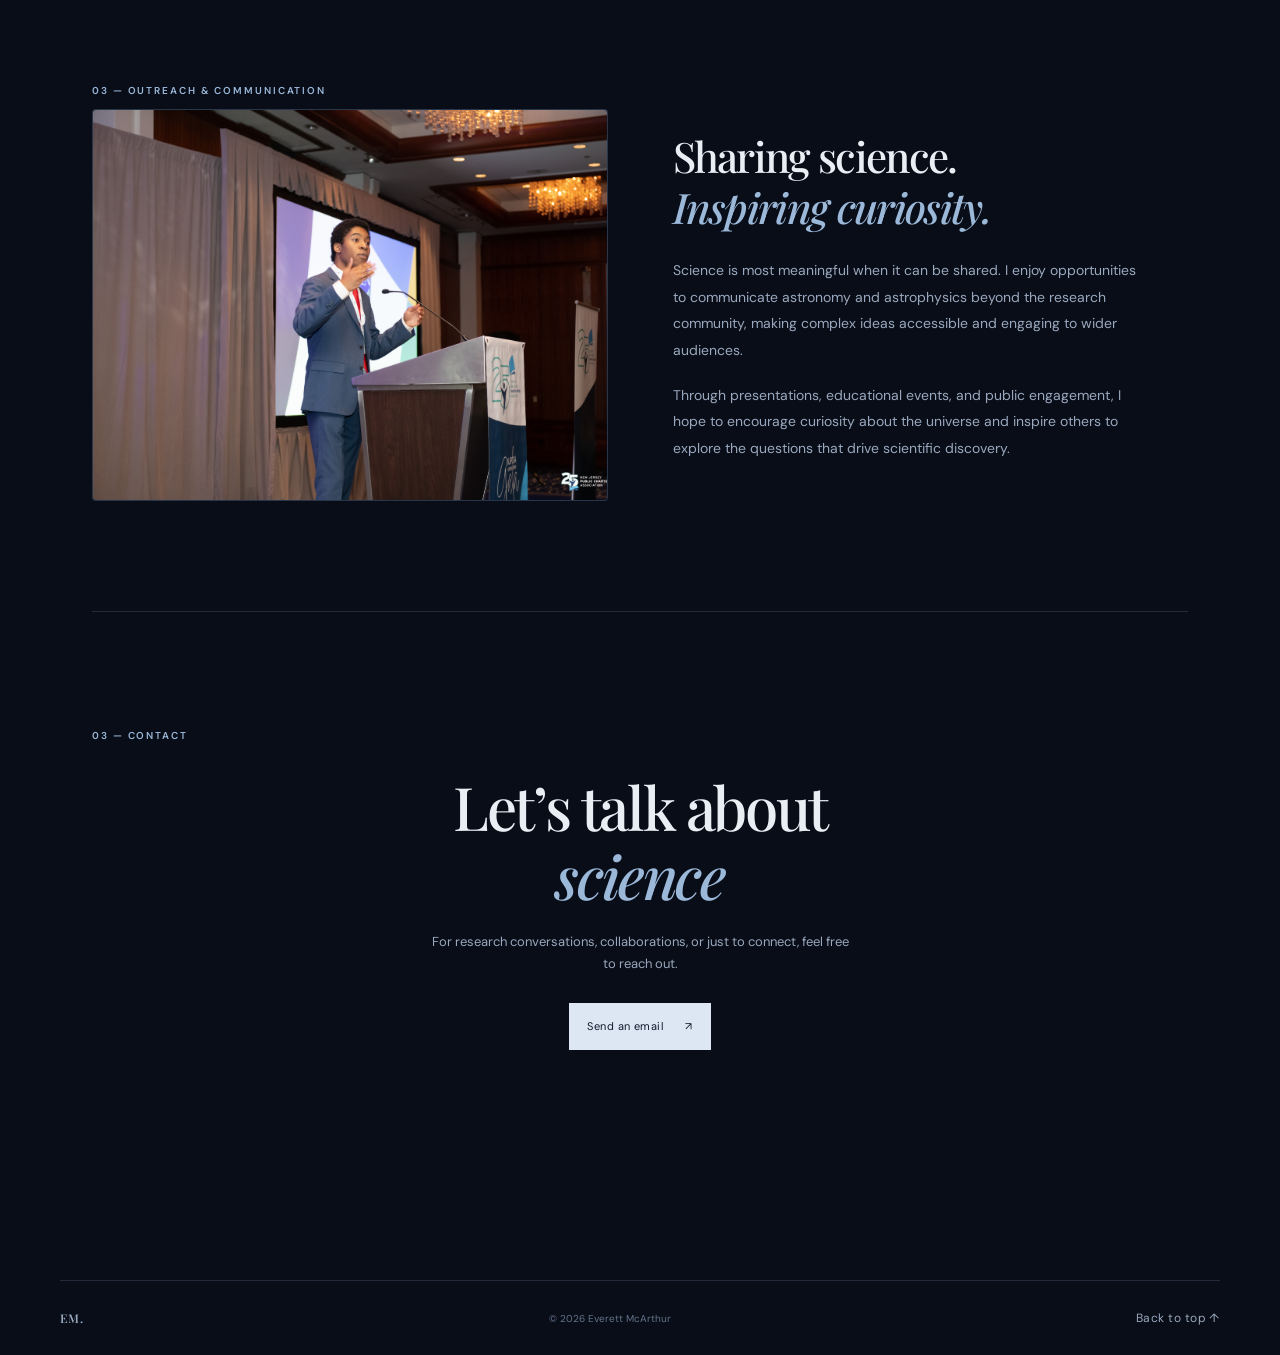
==== commit 49554167: "Add press and media section to index.html" ====
--- a/index.html
+++ b/index.html
@@ -270,6 +270,124 @@
 
       </div>
 
+        <!-- PRESS & MEDIA -->
+    <section class="press section-shell" id="press">
+
+      <div class="section-heading">
+        <p class="section-kicker">03 — IN THE NEWS</p>
+
+        <h2>
+          Press &<br>
+          <em>Media Coverage.</em>
+        </h2>
+
+        <p class="muted-note">
+          Selected media coverage highlighting research on quasar
+          lenses and the discovery of new gravitational lens candidates.
+        </p>
+      </div>
+
+      <div class="press-list">
+
+        <article class="press-item">
+          <div class="press-content">
+            <span class="press-source">WOSU · JULY 2026</span>
+            <h3>
+              <a href="https://www.wosu.org/2026-07-30/ohio-state-astronomy-researchers-discover-several-super-bright-quasar-lenses?_amp=true"
+                 target="_blank" rel="noopener noreferrer">
+                Ohio State astronomy researchers discover several super-bright quasar lenses
+              </a>
+            </h3>
+          </div>
+          <a class="press-link"
+             href="https://www.wosu.org/2026-07-30/ohio-state-astronomy-researchers-discover-several-super-bright-quasar-lenses?_amp=true"
+             target="_blank" rel="noopener noreferrer"
+             aria-label="Read WOSU article">↗</a>
+        </article>
+
+        <article class="press-item">
+          <div class="press-content">
+            <span class="press-source">SPACE.COM</span>
+            <h3>
+              <a href="https://www.space.com/astronomy/black-holes/how-do-supermassive-black-holes-grow-ai-finds-7-spacetime-warping-quasars-that-could-help-solve-the-mystery"
+                 target="_blank" rel="noopener noreferrer">
+                How do supermassive black holes grow? AI finds 7 spacetime-warping 'quasars' that could help solve the mystery
+              </a>
+            </h3>
+          </div>
+          <a class="press-link"
+             href="https://www.space.com/astronomy/black-holes/how-do-supermassive-black-holes-grow-ai-finds-7-spacetime-warping-quasars-that-could-help-solve-the-mystery"
+             target="_blank" rel="noopener noreferrer"
+             aria-label="Read Space.com article">↗</a>
+        </article>
+
+        <article class="press-item">
+          <div class="press-content">
+            <span class="press-source">PHYS.ORG · JULY 2026</span>
+            <h3>
+              <a href="https://phys.org/news/2026-07-quasar-lenses-emerge-ai-scan.html/"
+                 target="_blank" rel="noopener noreferrer">
+                Seven possible quasar lenses emerge from AI scan of 800,000 DESI objects
+              </a>
+            </h3>
+          </div>
+          <a class="press-link"
+             href="https://phys.org/news/2026-07-quasar-lenses-emerge-ai-scan.html/"
+             target="_blank" rel="noopener noreferrer"
+             aria-label="Read Phys.org article">↗</a>
+        </article>
+
+        <article class="press-item">
+          <div class="press-content">
+            <span class="press-source">OHIO STATE NEWS</span>
+            <h3>
+              <a href="https://news.osu.edu/astronomers-discover-super-bright-quasar-lenses/"
+                 target="_blank" rel="noopener noreferrer">
+                Astronomers Discover Super Bright Quasar Lenses
+              </a>
+            </h3>
+          </div>
+          <a class="press-link"
+             href="https://news.osu.edu/astronomers-discover-super-bright-quasar-lenses/"
+             target="_blank" rel="noopener noreferrer"
+             aria-label="Read Ohio State article">↗</a>
+        </article>
+
+        <article class="press-item">
+          <div class="press-content">
+            <span class="press-source">UNIVERSE TODAY</span>
+            <h3>
+              <a href="https://www.universetoday.com/articles/machine-learning-discovers-quasars-acting-as-lenses"
+                 target="_blank" rel="noopener noreferrer">
+                Machine Learning Discovers Quasars as Strong Lenses
+              </a>
+            </h3>
+          </div>
+          <a class="press-link"
+             href="https://www.universetoday.com/articles/machine-learning-discovers-quasars-acting-as-lenses"
+             target="_blank" rel="noopener noreferrer"
+             aria-label="Read Universe Today article">↗</a>
+        </article>
+
+        <article class="press-item">
+          <div class="press-content">
+            <span class="press-source">KIPAC · STANFORD UNIVERSITY</span>
+            <h3>
+              <a href="https://kipac.stanford.edu/news/using-machine-learning-find-quasar-lenses-desi-data"
+                 target="_blank" rel="noopener noreferrer">
+                Using Machine Learning to Find Quasar Lenses in DESI Data
+              </a>
+            </h3>
+          </div>
+          <a class="press-link"
+             href="https://kipac.stanford.edu/news/using-machine-learning-find-quasar-lenses-desi-data"
+             target="_blank" rel="noopener noreferrer"
+             aria-label="Read KIPAC article">↗</a>
+        </article>
+
+      </div>
+    </section>
+
 
 
     <!-- OUTREACH -->
--- a/styles.css
+++ b/styles.css
@@ -312,3 +312,59 @@
   }
 }
 
+
+/* Hero social and academic links */
+.hero-socials {
+  display: flex;
+  align-items: center;
+  flex-wrap: wrap;
+  gap: 25px;
+  margin-top: 28px;
+}
+
+.hero-socials a {
+  display: inline-flex;
+  align-items: center;
+  gap: 8px;
+  color: var(--muted);
+  text-decoration: none;
+  font-size: 12px;
+  letter-spacing: 0.04em;
+  transition: color 0.25s ease;
+}
+
+.hero-socials a:hover {
+  color: var(--accent);
+}
+
+.hero-socials svg {
+  width: 17px;
+  height: 17px;
+  flex-shrink: 0;
+}
+
+@media (max-width: 760px) {
+  .hero-socials {
+    gap: 18px;
+  }
+}
+
+
+/* Individual brand colors */
+.hero-socials a:nth-child(1) svg {
+  color: #ffffff; /* GitHub */
+}
+
+.hero-socials a:nth-child(2) svg {
+  color: #A6CE39; /* ORCID green */
+}
+
+.hero-socials a:nth-child(3) svg {
+  color: #BB0000; /* Ohio State scarlet */
+}
+
+/* Slightly brighten icons on hover */
+.hero-socials a:hover svg {
+  filter: brightness(1.25);
+}
+
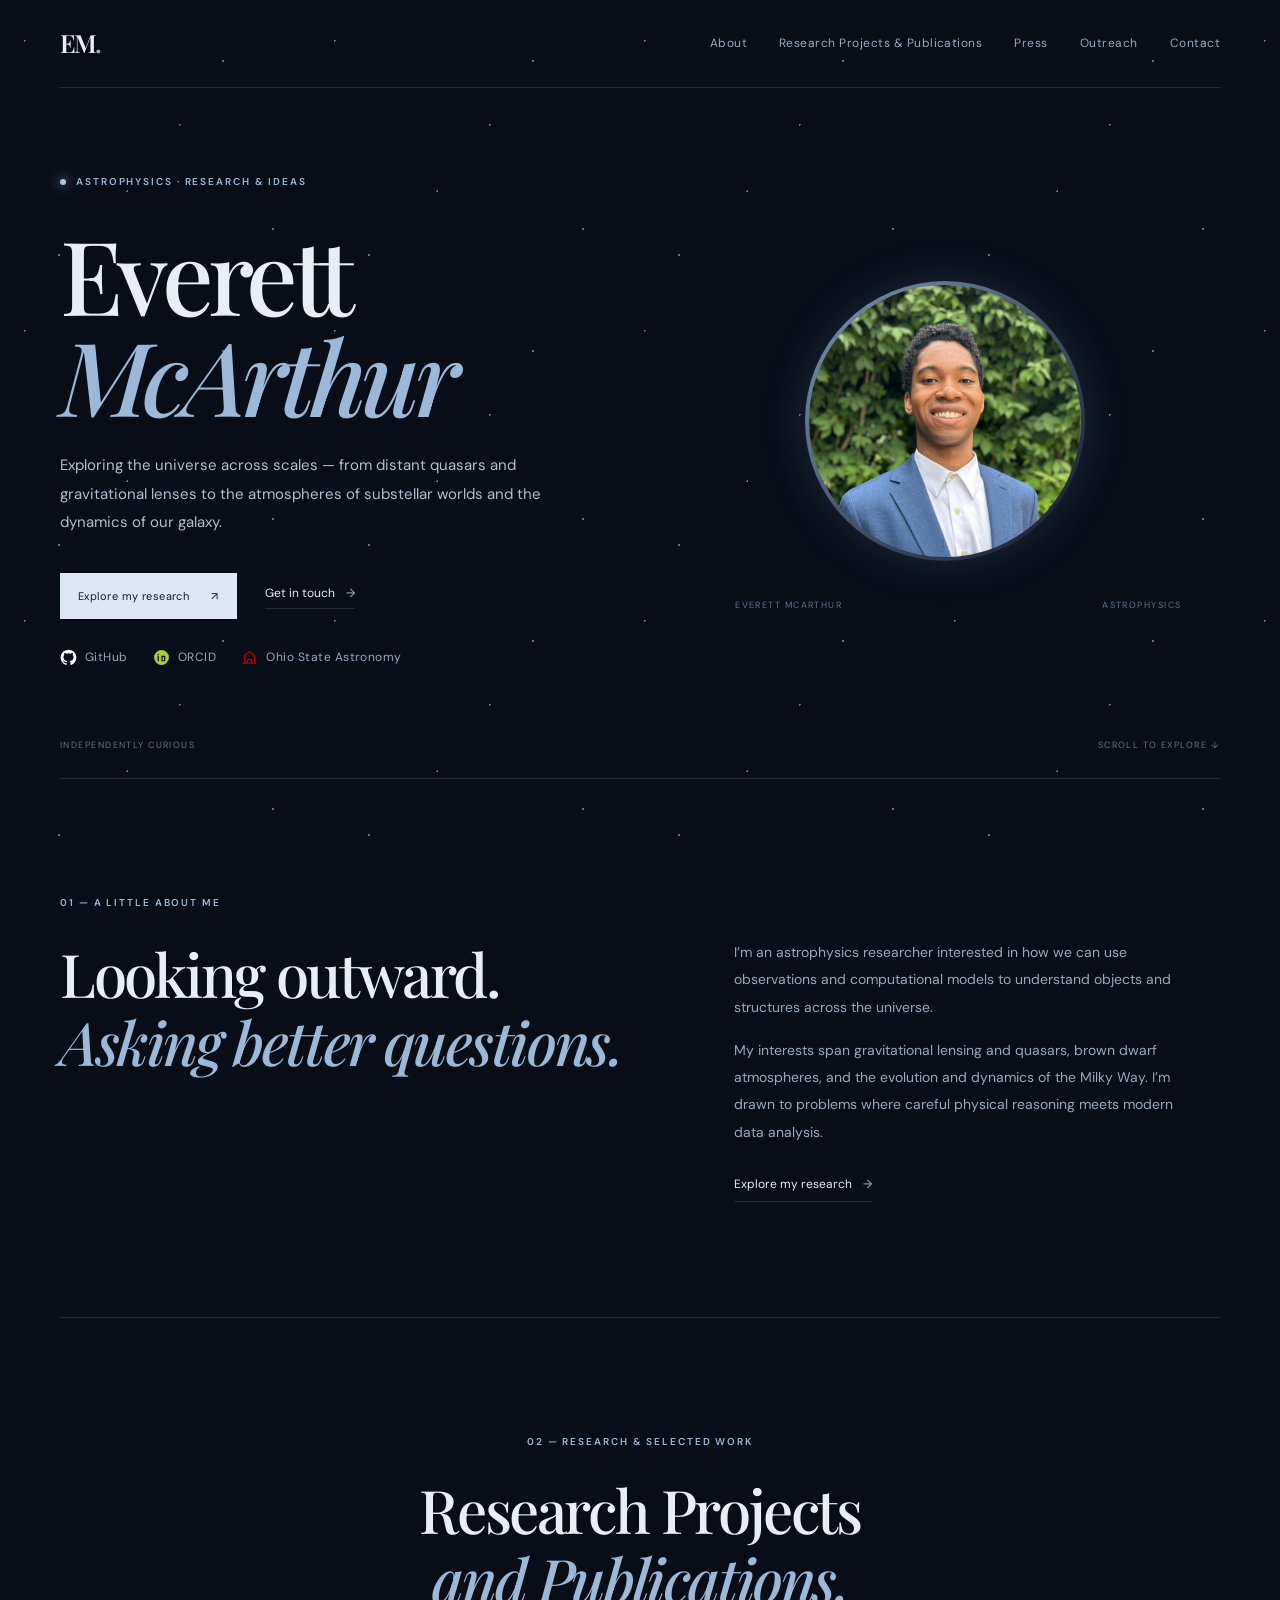
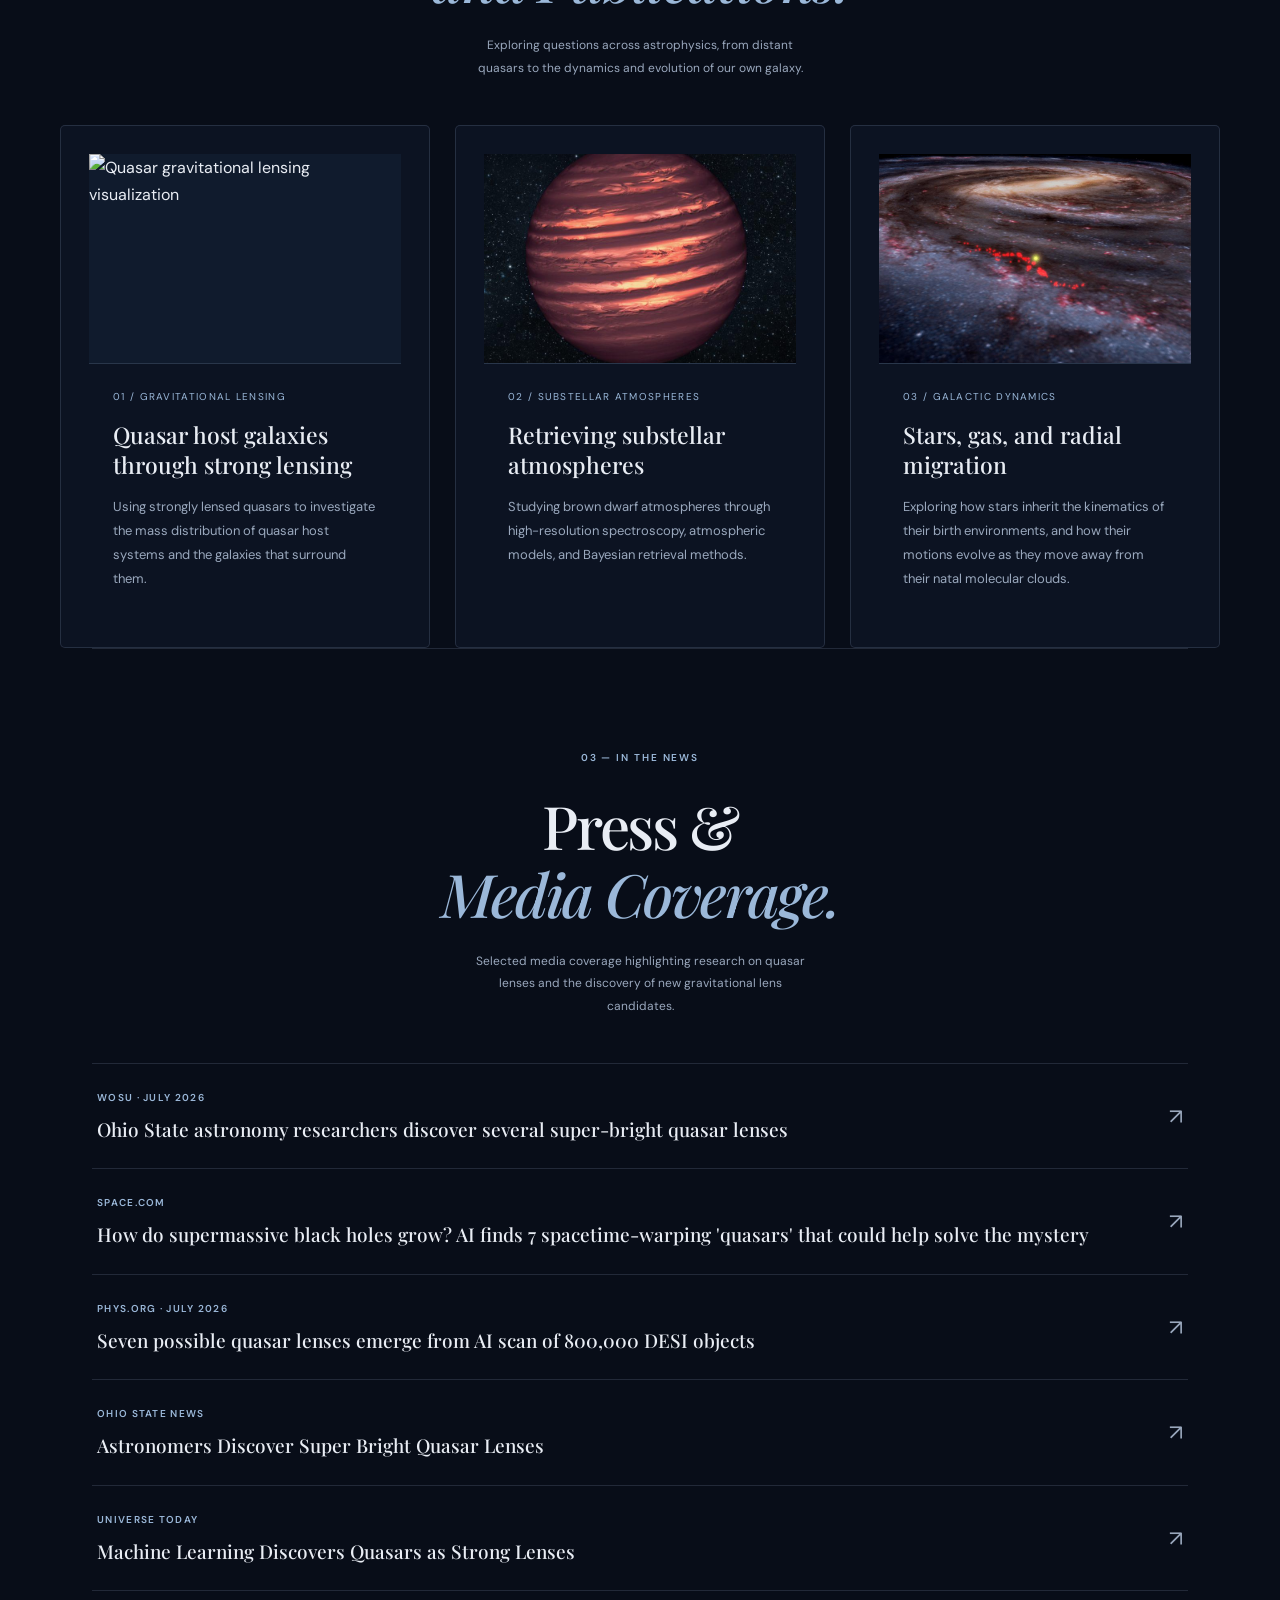
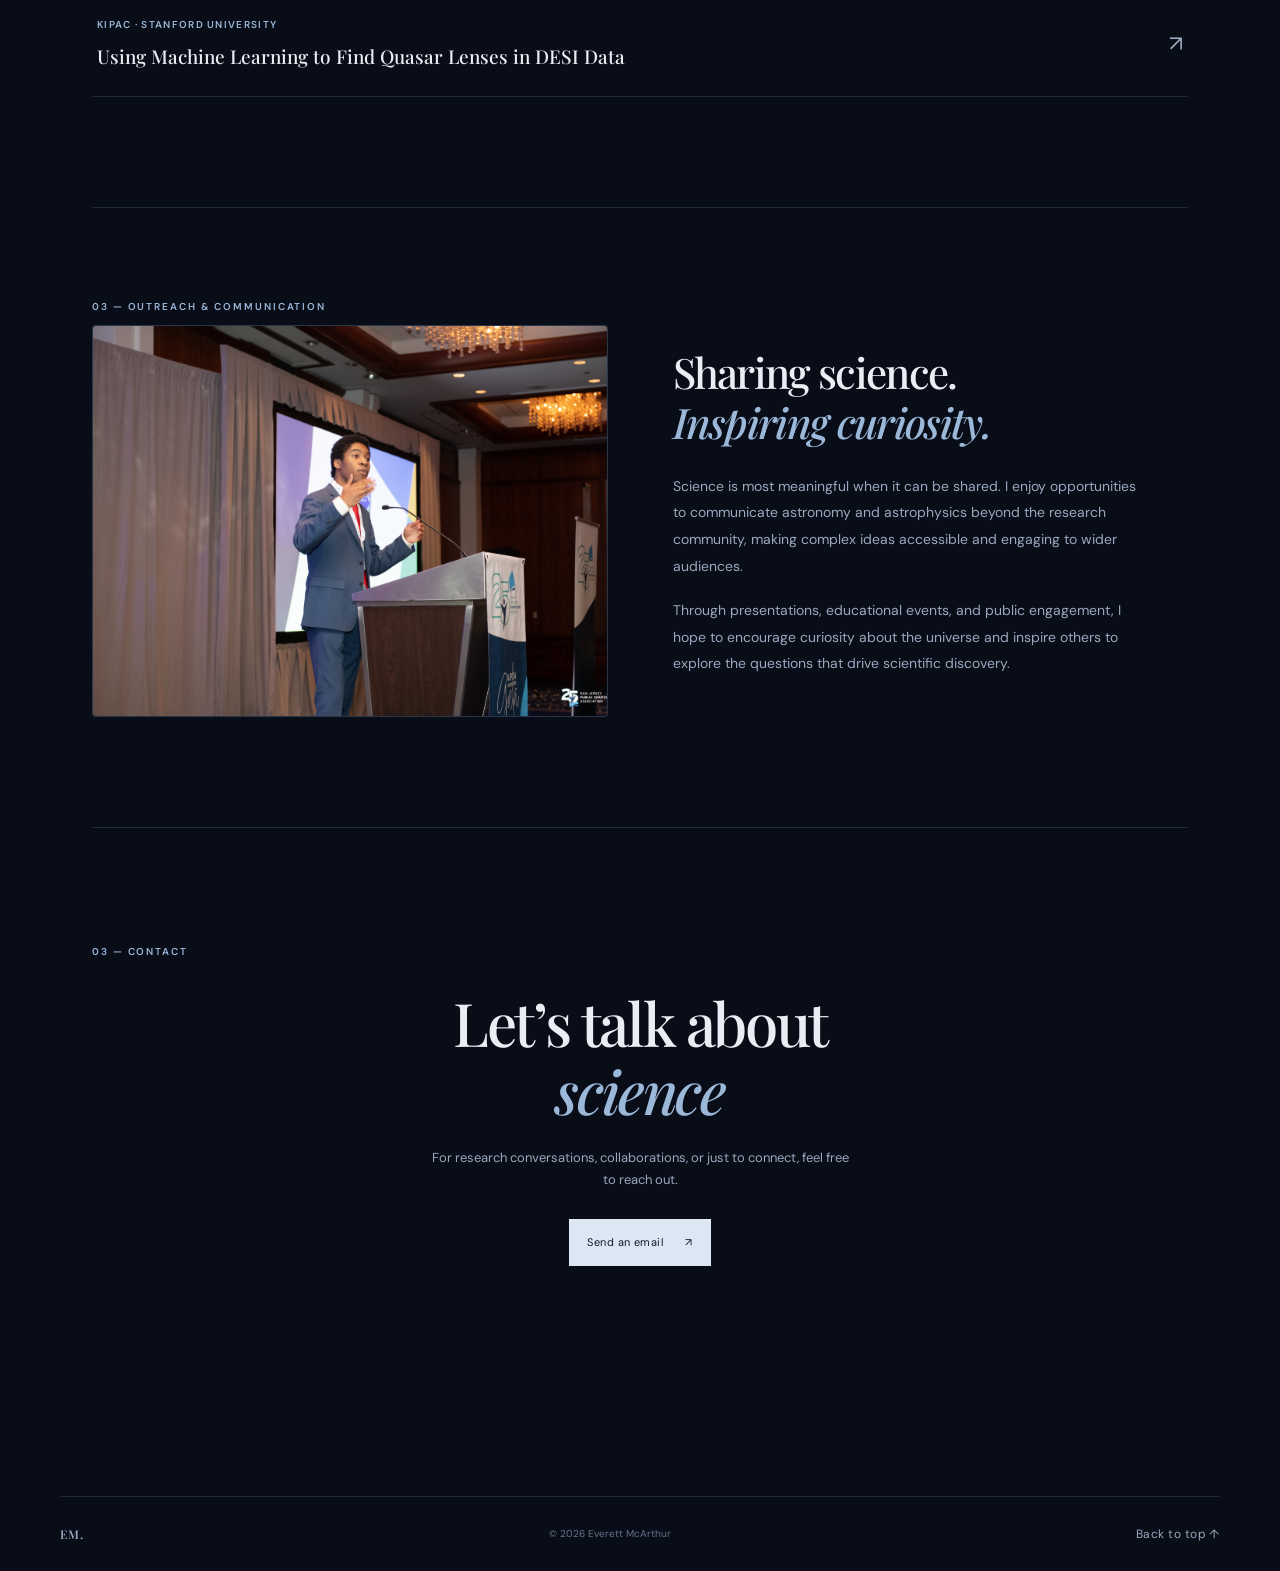
==== commit 48a2cbbe: "Update index.html" ====
--- a/index.html
+++ b/index.html
@@ -42,6 +42,7 @@
     <nav class="nav" aria-label="Main navigation">
       <a href="#about">About</a>
       <a href="#research-projects">Research Projects & Publications</a>
+      <a href="#press">Press</a>
       <a href="#outreach">Outreach</a>
       <a href="#contact">Contact</a>
     </nav>
--- a/styles.css
+++ b/styles.css
@@ -368,3 +368,94 @@
   filter: brightness(1.25);
 }
 
+
+/* PRESS & MEDIA */
+.press {
+  padding-top: 100px;
+  padding-bottom: 110px;
+  border-top: 1px solid var(--line);
+}
+
+.press-list {
+  margin-top: 45px;
+  border-top: 1px solid var(--line);
+}
+
+.press-item {
+  display: flex;
+  align-items: center;
+  justify-content: space-between;
+  gap: 25px;
+  padding: 25px 5px;
+  border-bottom: 1px solid var(--line);
+  transition: padding 0.25s ease;
+}
+
+.press-item:hover {
+  padding-left: 12px;
+  padding-right: 12px;
+}
+
+.press-source {
+  display: block;
+  margin-bottom: 9px;
+  color: var(--accent);
+  font-size: 10px;
+  font-weight: 600;
+  letter-spacing: 0.13em;
+}
+
+.press-item h3 {
+  margin: 0;
+  font-family: var(--serif);
+  font-size: 19px;
+  font-weight: 500;
+  line-height: 1.5;
+}
+
+.press-item h3 a {
+  color: var(--text);
+  text-decoration: none;
+  transition: color 0.25s ease;
+}
+
+.press-item h3 a:hover {
+  color: var(--accent);
+}
+
+.press-link {
+  flex-shrink: 0;
+  color: var(--muted);
+  font-size: 22px;
+  text-decoration: none;
+  transition: color 0.25s ease, transform 0.25s ease;
+}
+
+.press-link:hover {
+  color: var(--accent);
+  transform: translate(3px, -3px);
+}
+
+@media (max-width: 760px) {
+  .press {
+    padding-top: 70px;
+    padding-bottom: 75px;
+  }
+
+  .press-item h3 {
+    font-size: 16px;
+  }
+}
+
+
+/* Center research section heading */
+.research-projects .section-heading {
+  text-align: center;
+  margin-left: auto;
+  margin-right: auto;
+}
+
+.research-projects .section-heading .muted-note {
+  margin-left: auto;
+  margin-right: auto;
+}
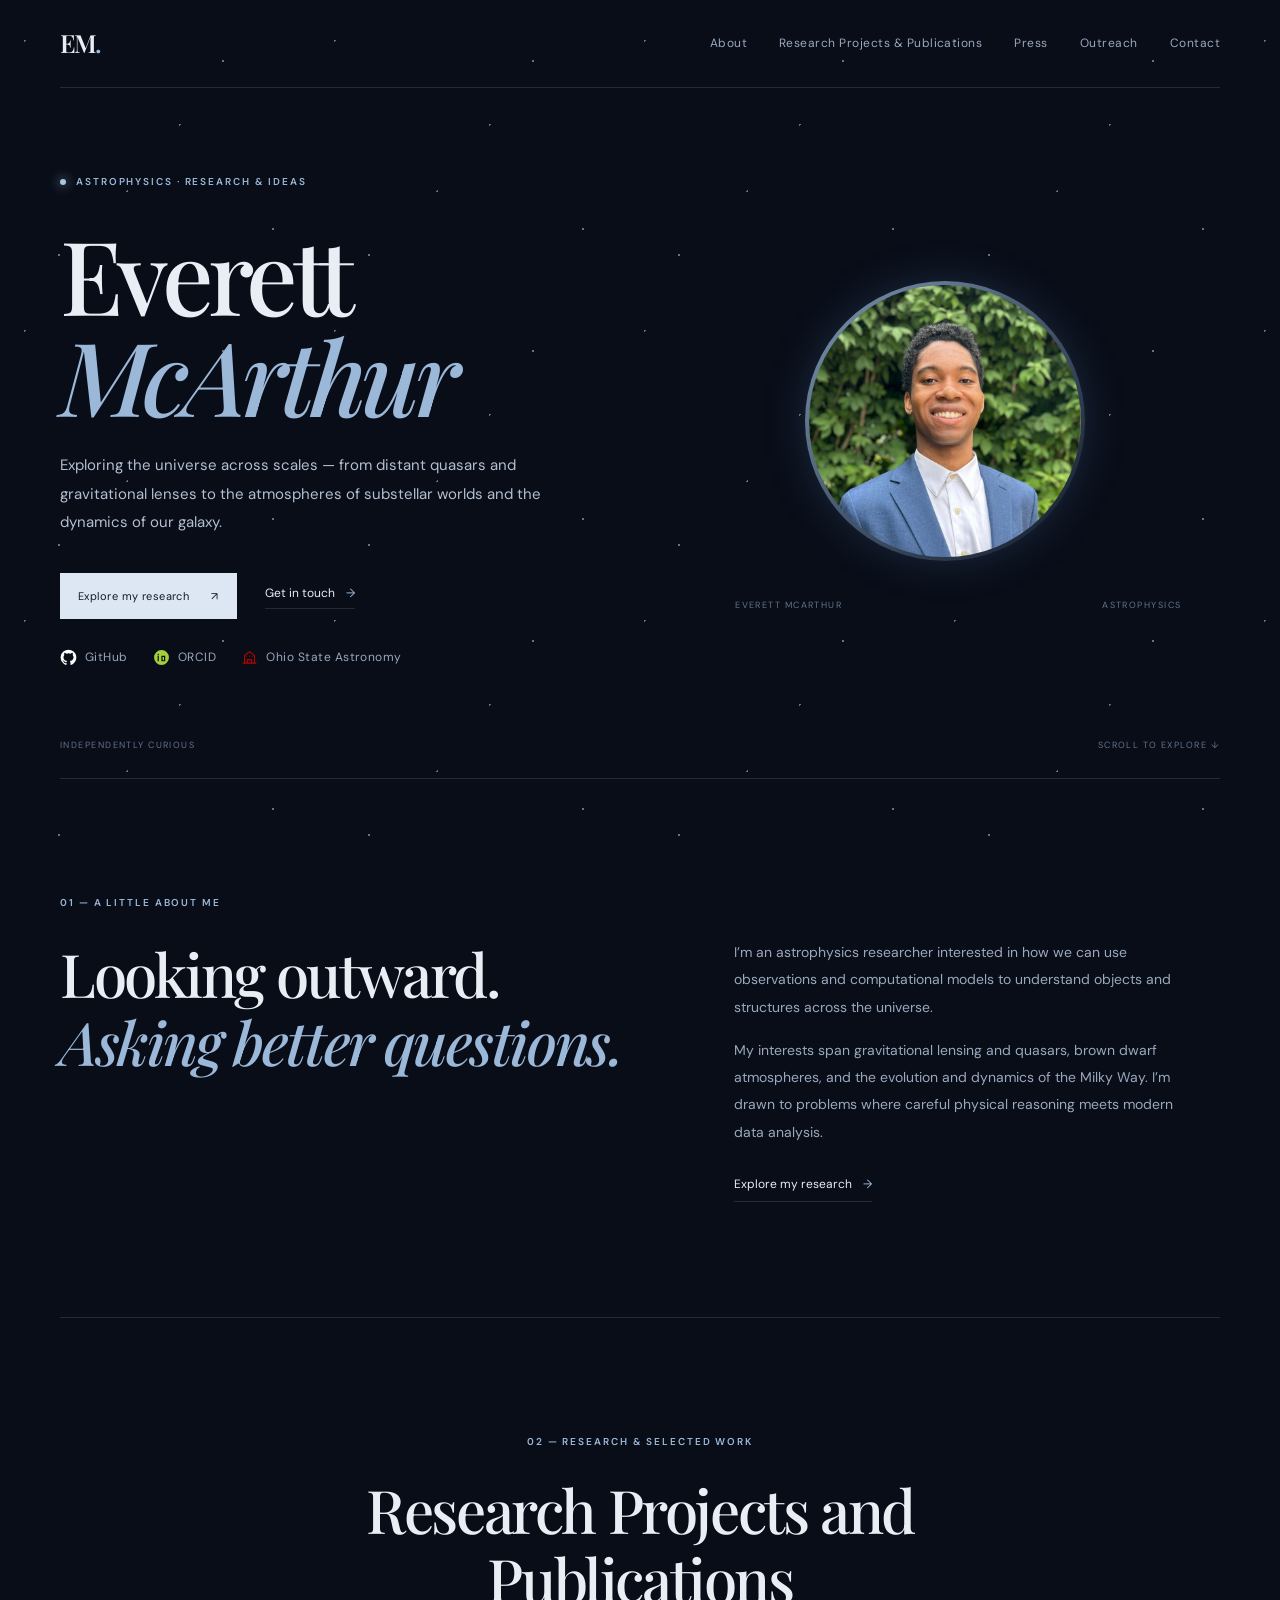
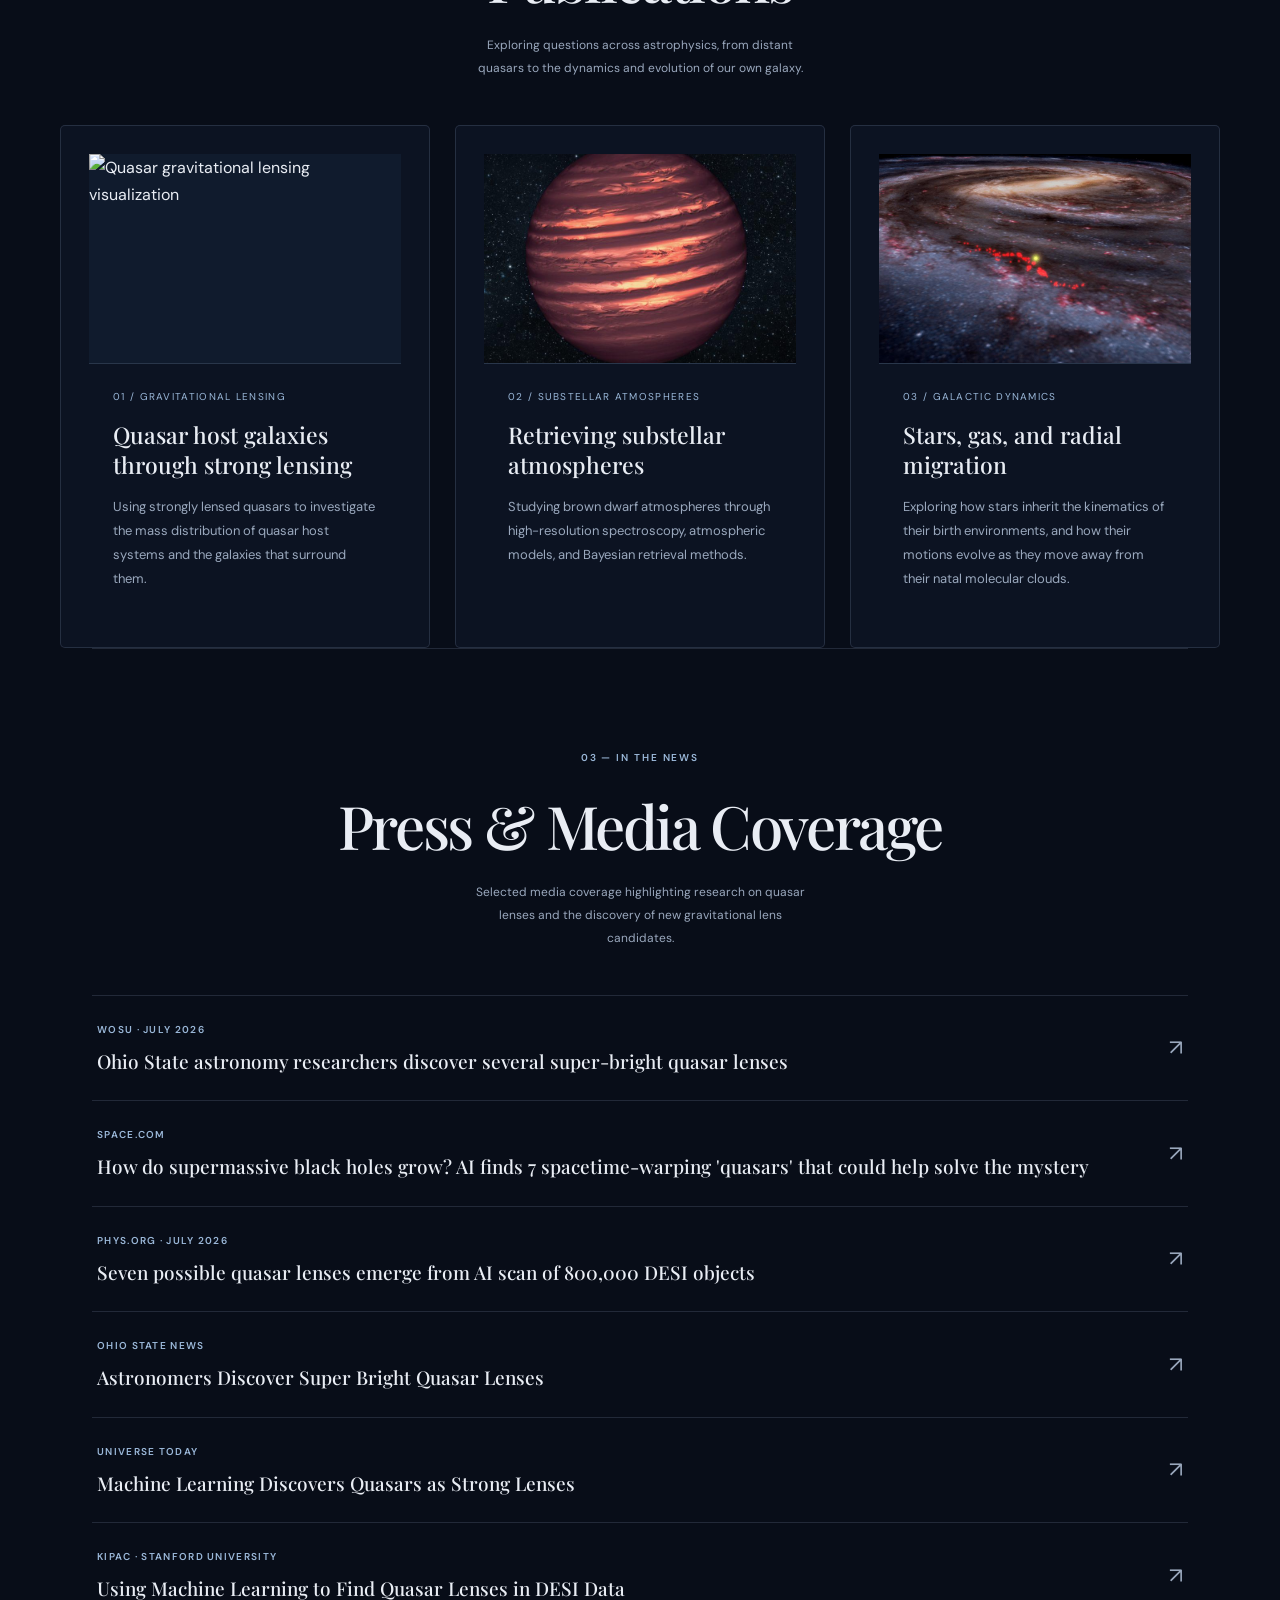
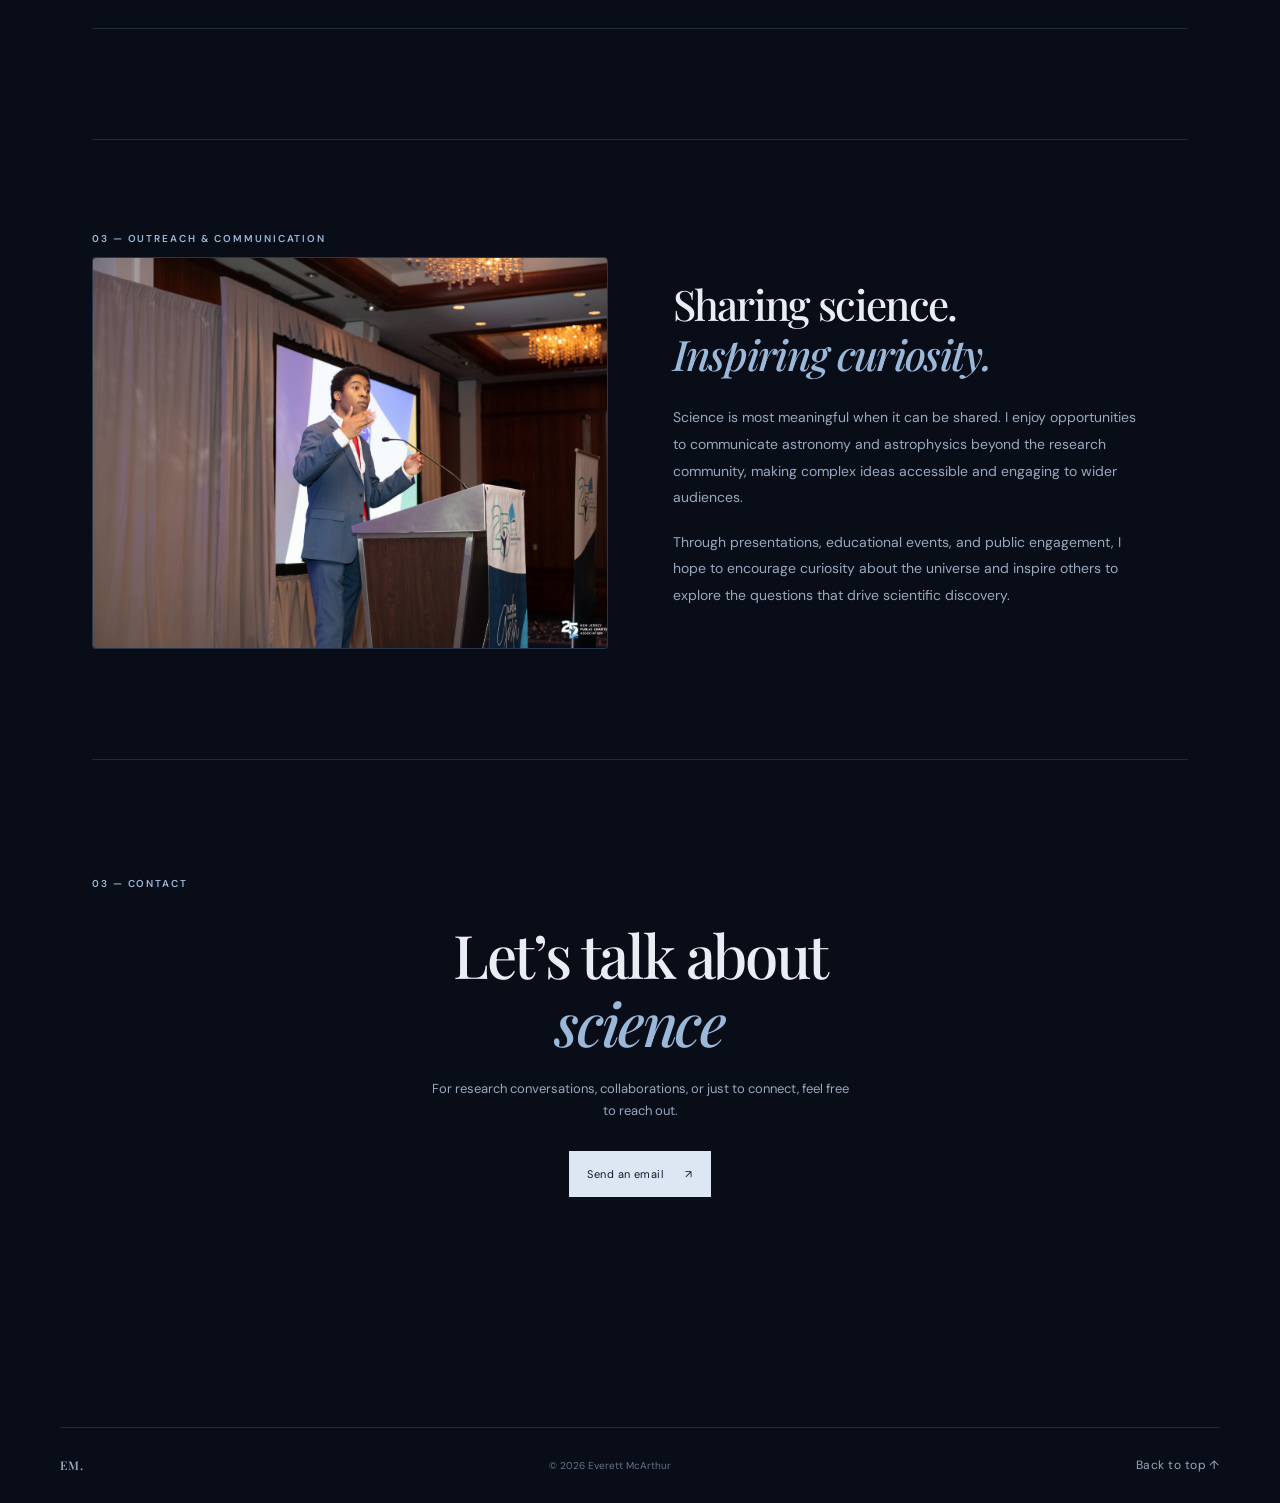
==== commit 3fd01c82: "Simplify headings in index.html" ====
--- a/index.html
+++ b/index.html
@@ -177,8 +177,7 @@
         <p class="section-kicker">02 — RESEARCH & SELECTED WORK</p>
 
         <h2>
-          Research Projects<br>
-          <em>and Publications.</em>
+          Research Projects and Publications <br>
         </h2>
 
         <p class="muted-note">
@@ -278,8 +277,7 @@
         <p class="section-kicker">03 — IN THE NEWS</p>
 
         <h2>
-          Press &<br>
-          <em>Media Coverage.</em>
+          Press & Media Coverage <br>
         </h2>
 
         <p class="muted-note">
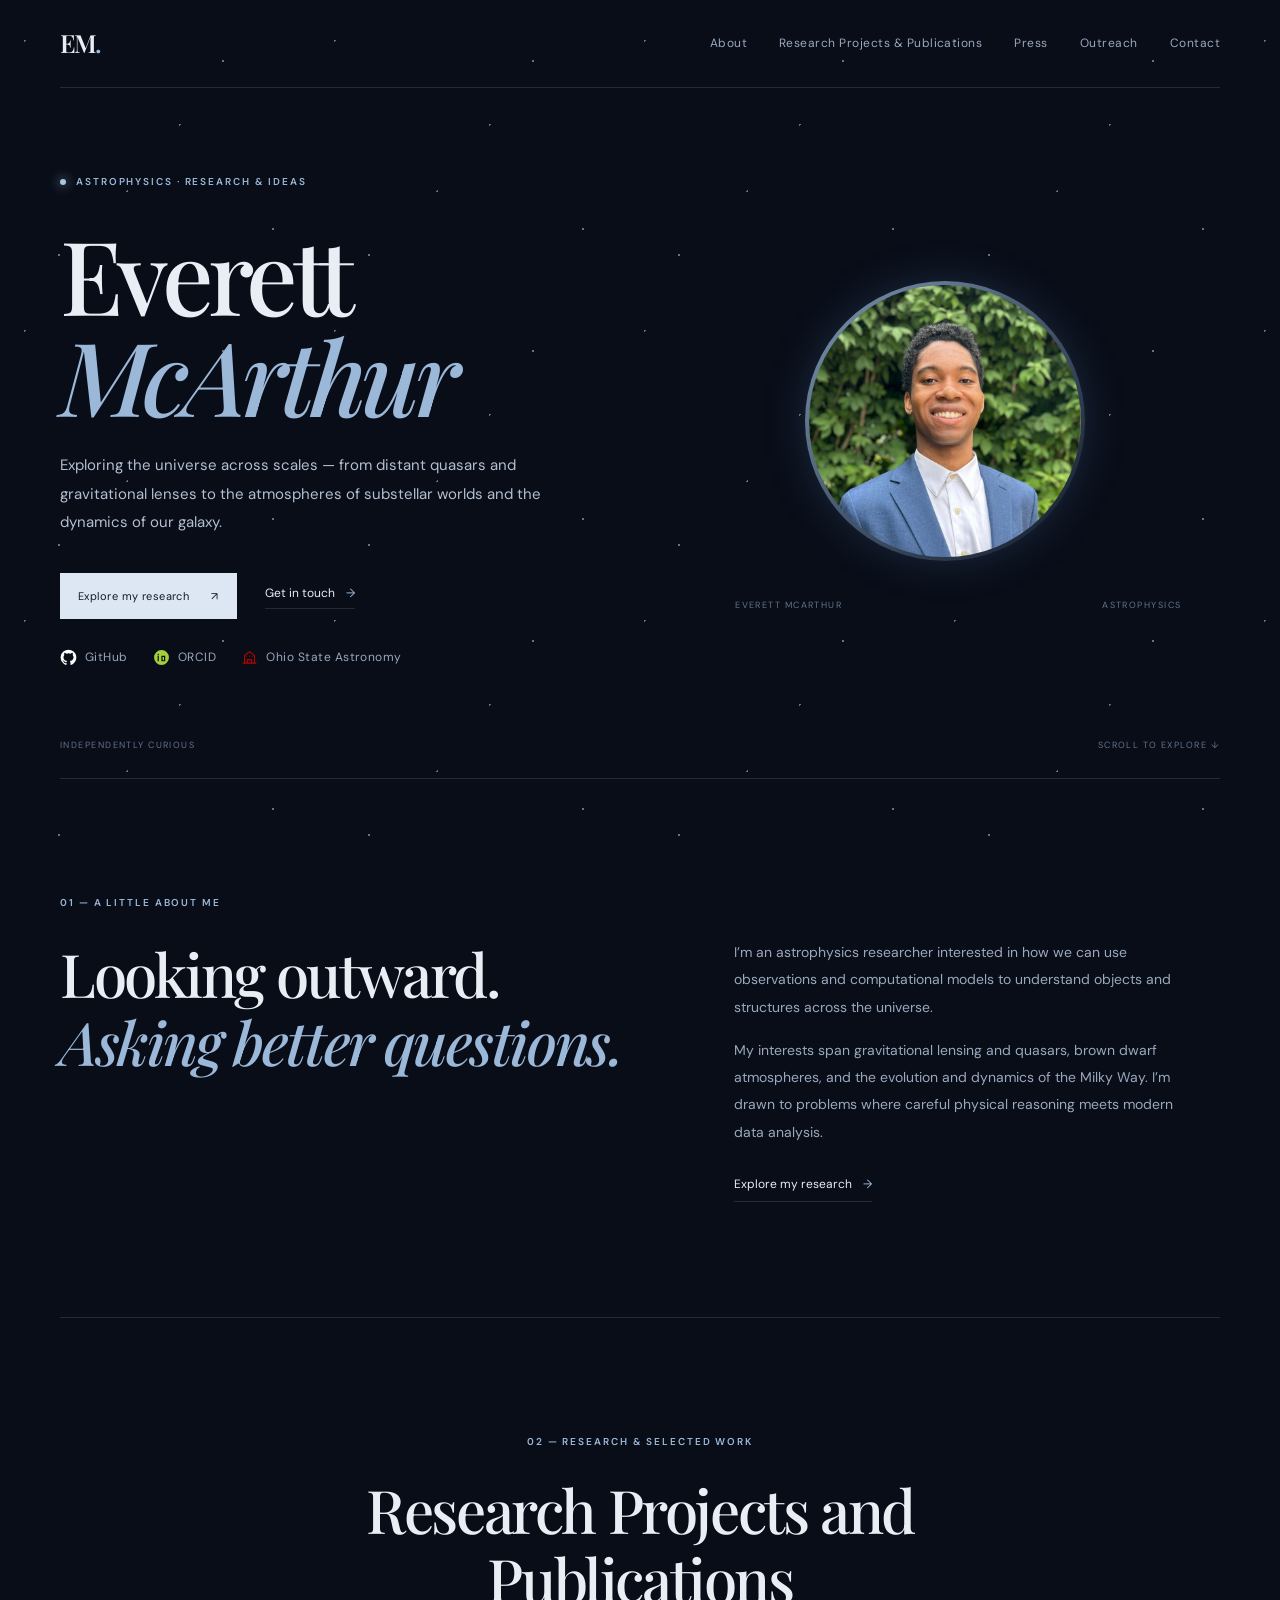
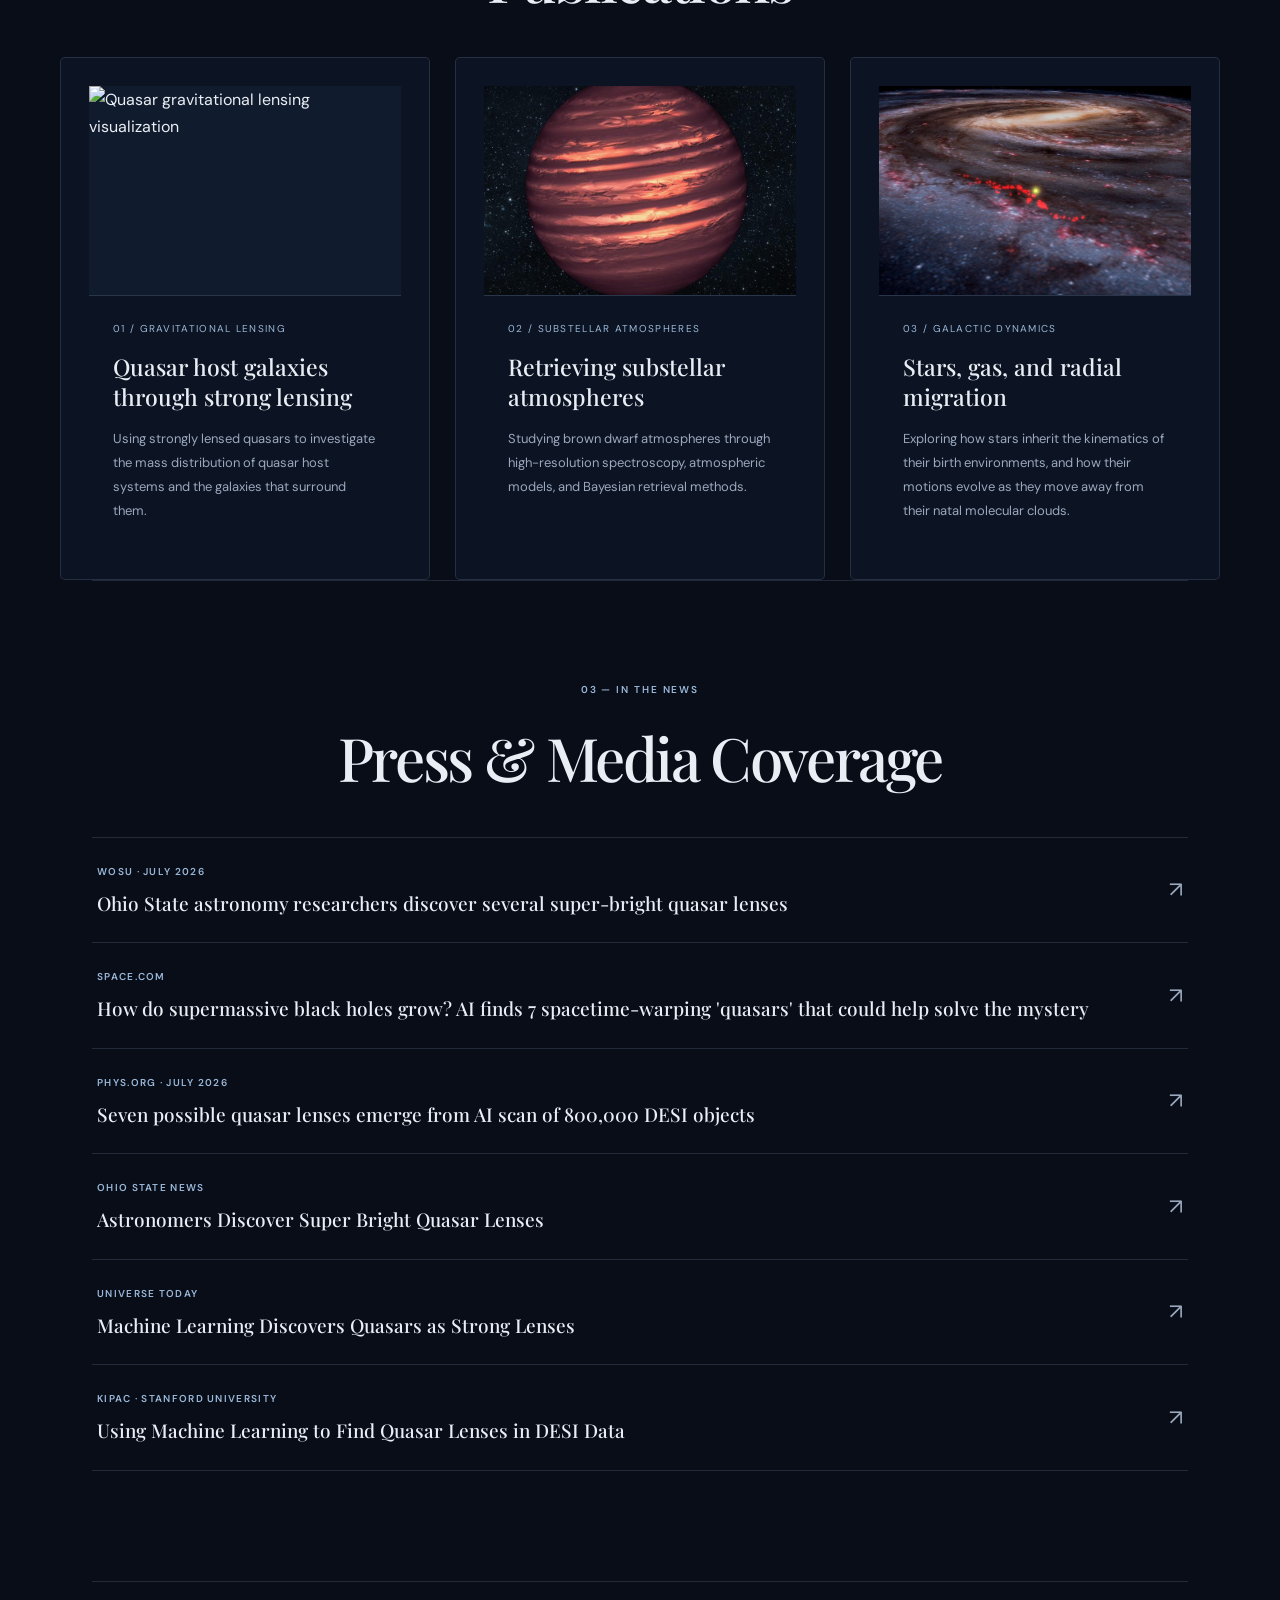
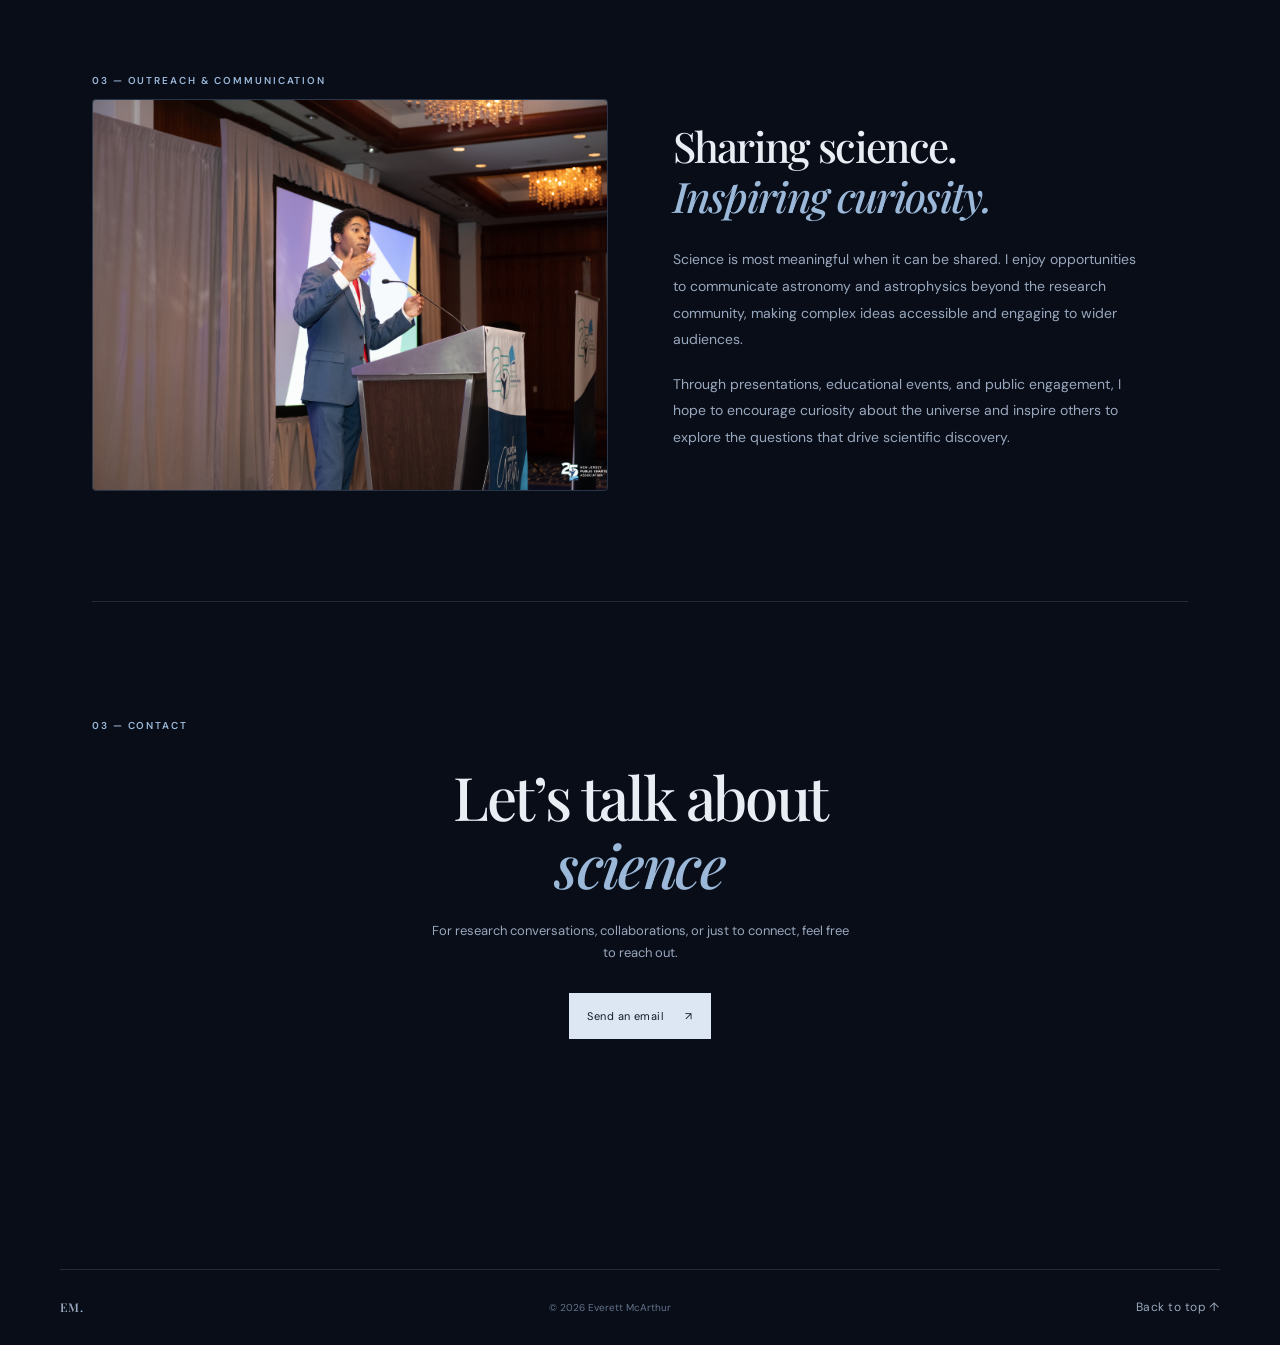
==== commit 41257a37: "Remove muted notes from research and press sections Removed descriptions for research projects and m" ====
--- a/index.html
+++ b/index.html
@@ -179,12 +179,6 @@
         <h2>
           Research Projects and Publications <br>
         </h2>
-
-        <p class="muted-note">
-          Exploring questions across astrophysics, from distant quasars
-          to the dynamics and evolution of our own galaxy.
-        </p>
-
       </div>
 
 
@@ -279,11 +273,6 @@
         <h2>
           Press & Media Coverage <br>
         </h2>
-
-        <p class="muted-note">
-          Selected media coverage highlighting research on quasar
-          lenses and the discovery of new gravitational lens candidates.
-        </p>
       </div>
 
       <div class="press-list">
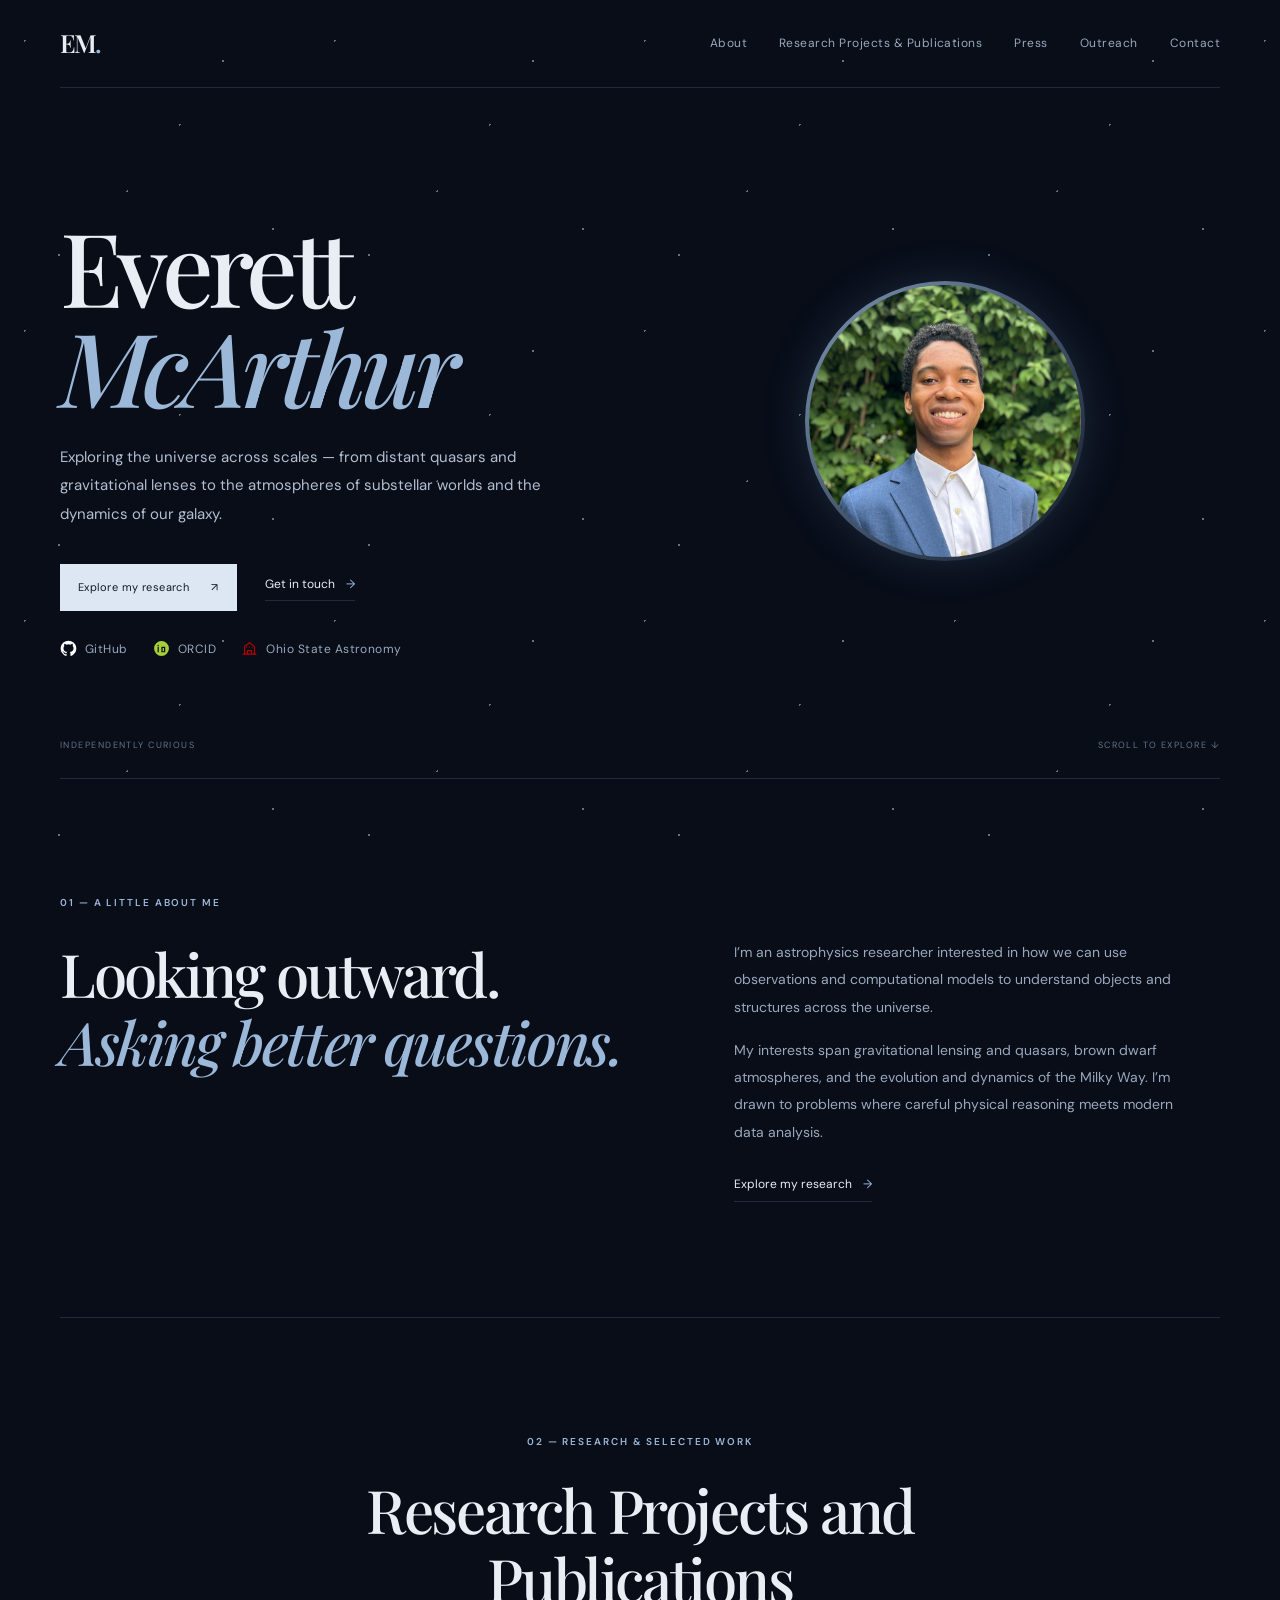
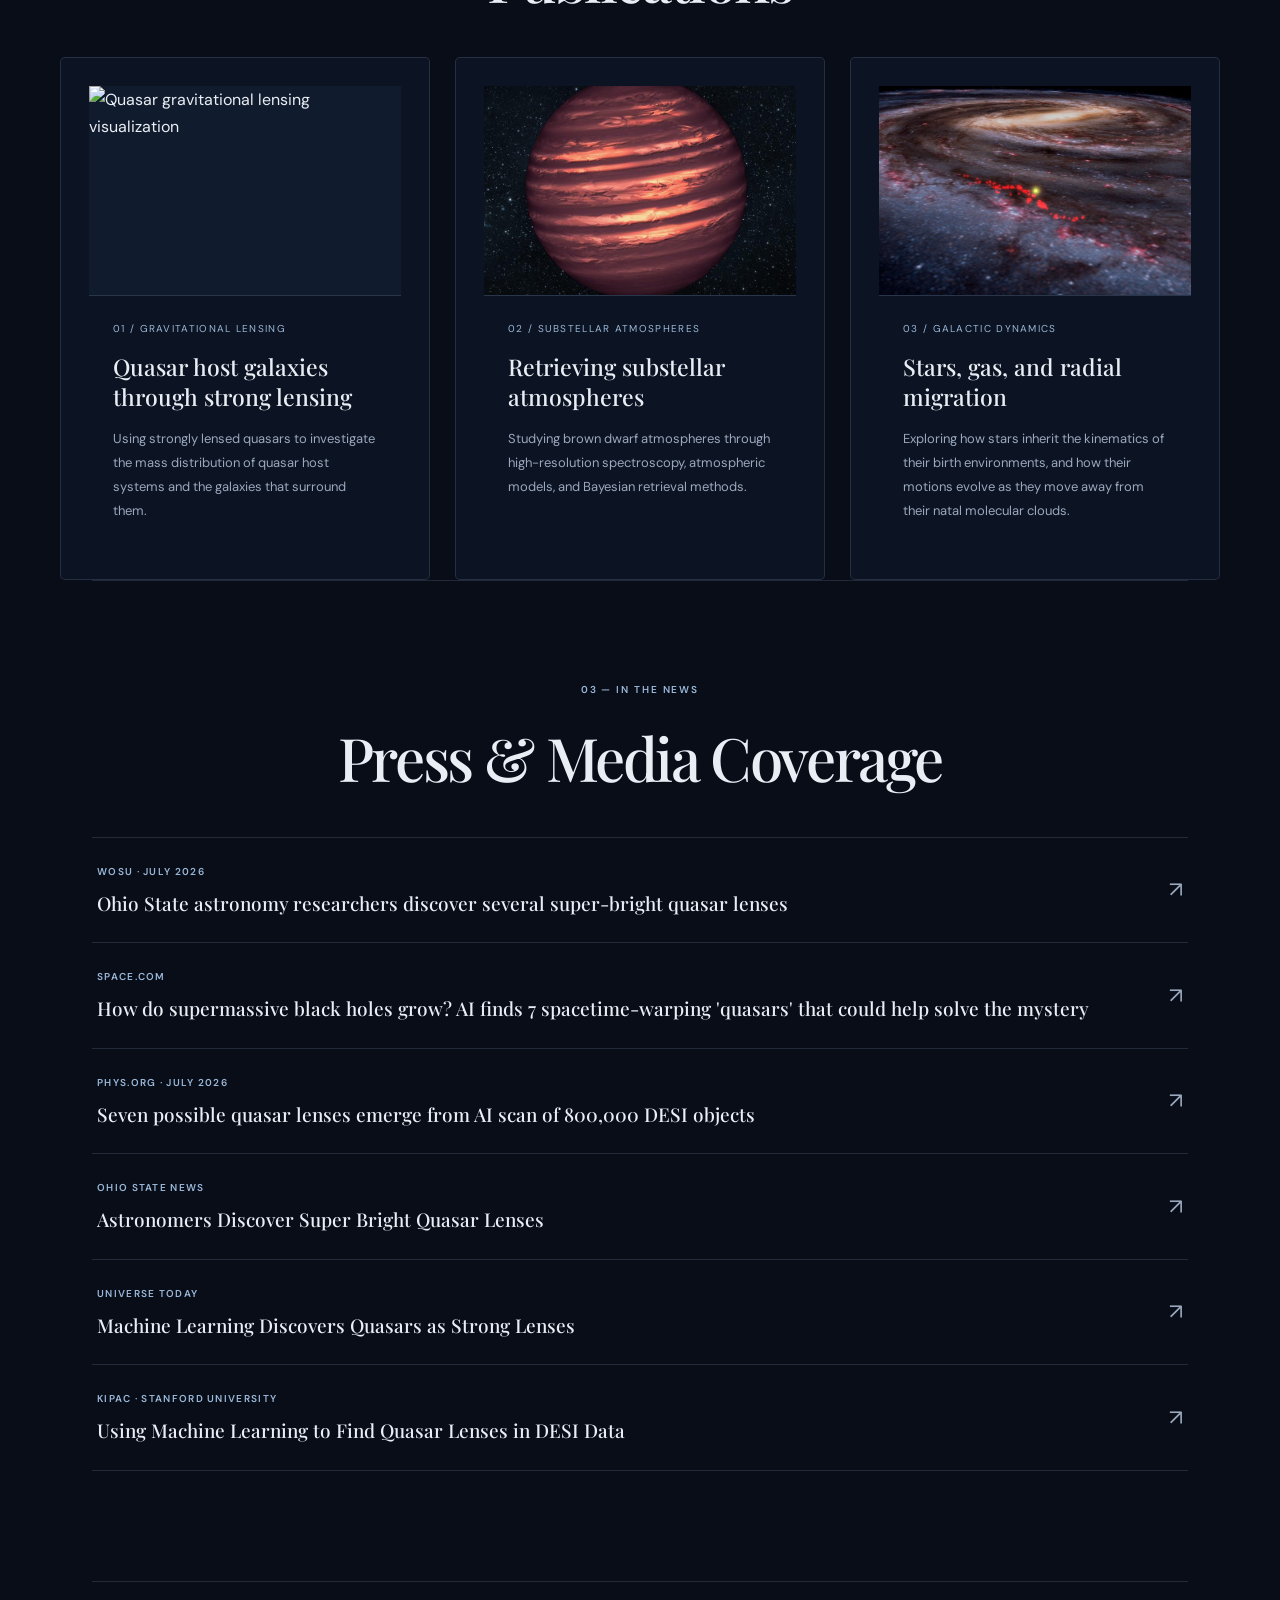
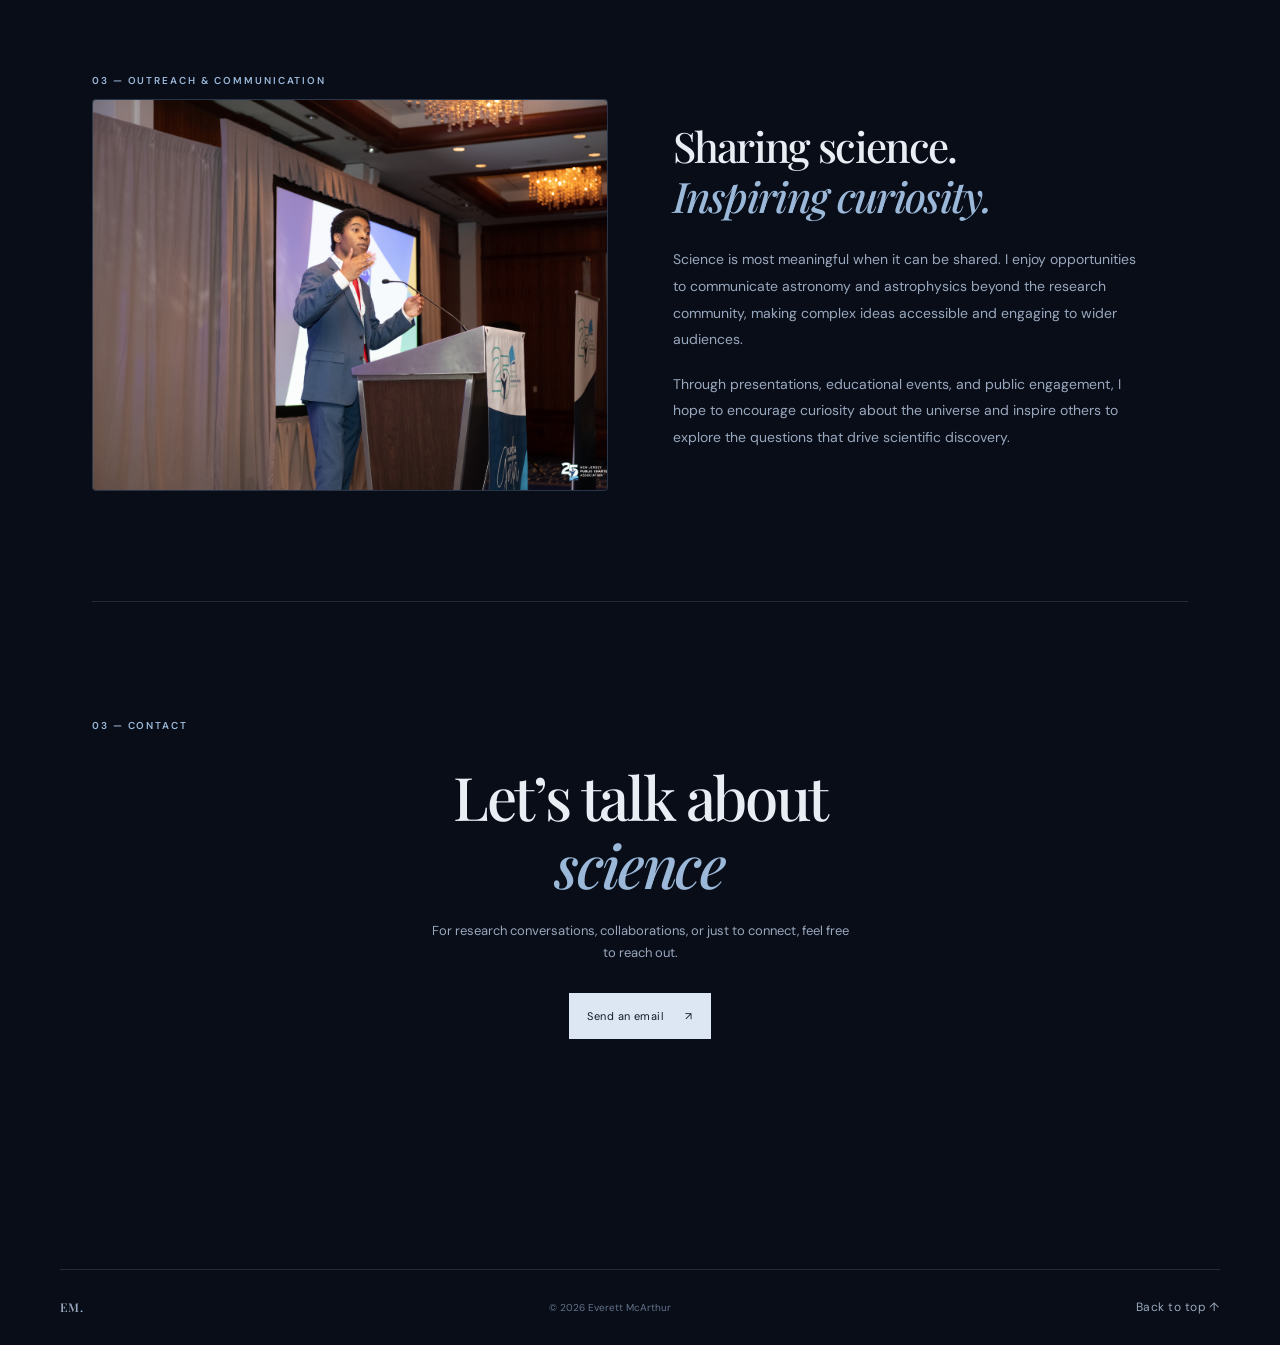
==== commit 7fb982d5: "Clean up hero section in index.html Removed unnecessary text elements from the hero section." ====
--- a/index.html
+++ b/index.html
@@ -54,11 +54,6 @@
     <section class="hero section-shell" id="home">
 
       <div class="hero-copy">
-        <p class="eyebrow">
-          <span class="status-dot"></span>
-          ASTROPHYSICS · RESEARCH & IDEAS
-        </p>
-
         <h1>
           Everett<br>
           <em>McArthur</em>
@@ -119,11 +114,6 @@
             class="profile-photo"
           >
         </div>
-
-        <div class="visual-caption">
-          <span>EVERETT MCARTHUR</span>
-          <span>ASTROPHYSICS</span>
-        </div>
       </div>
 
       <div class="hero-foot">
